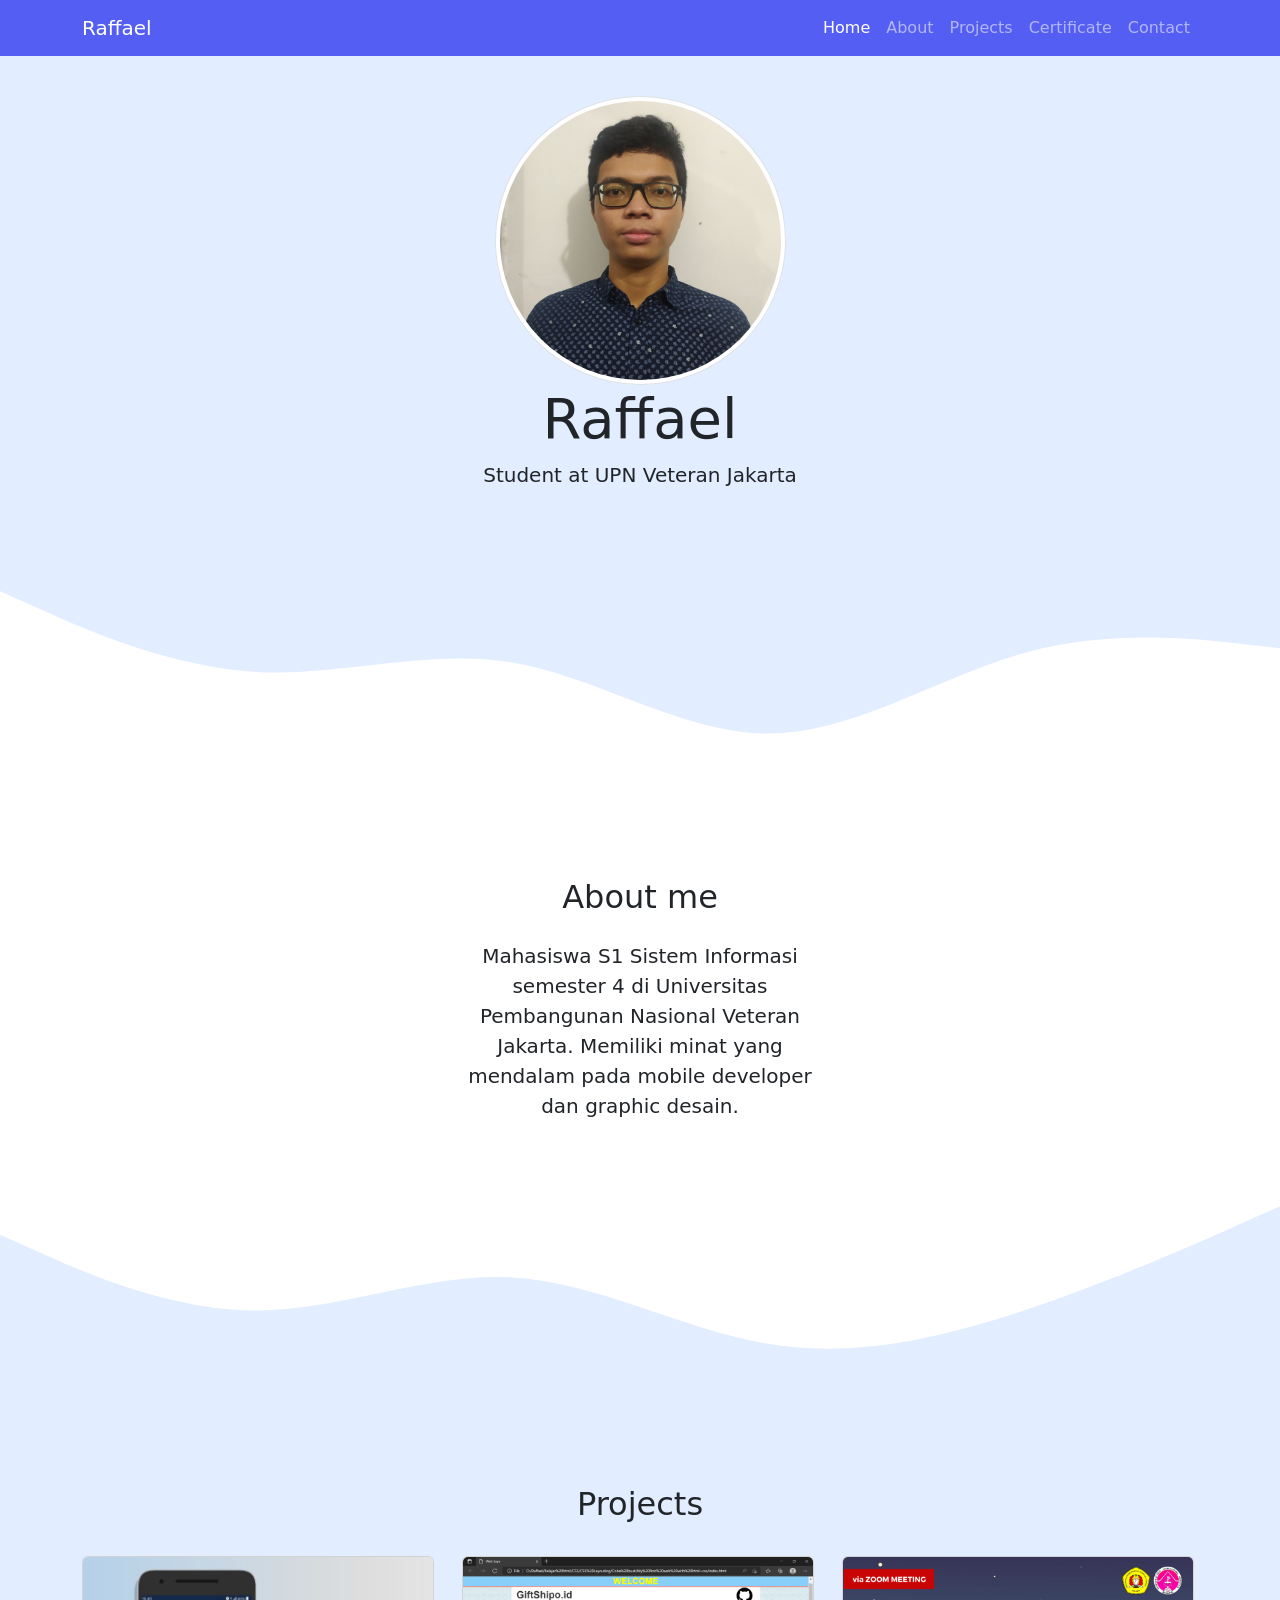
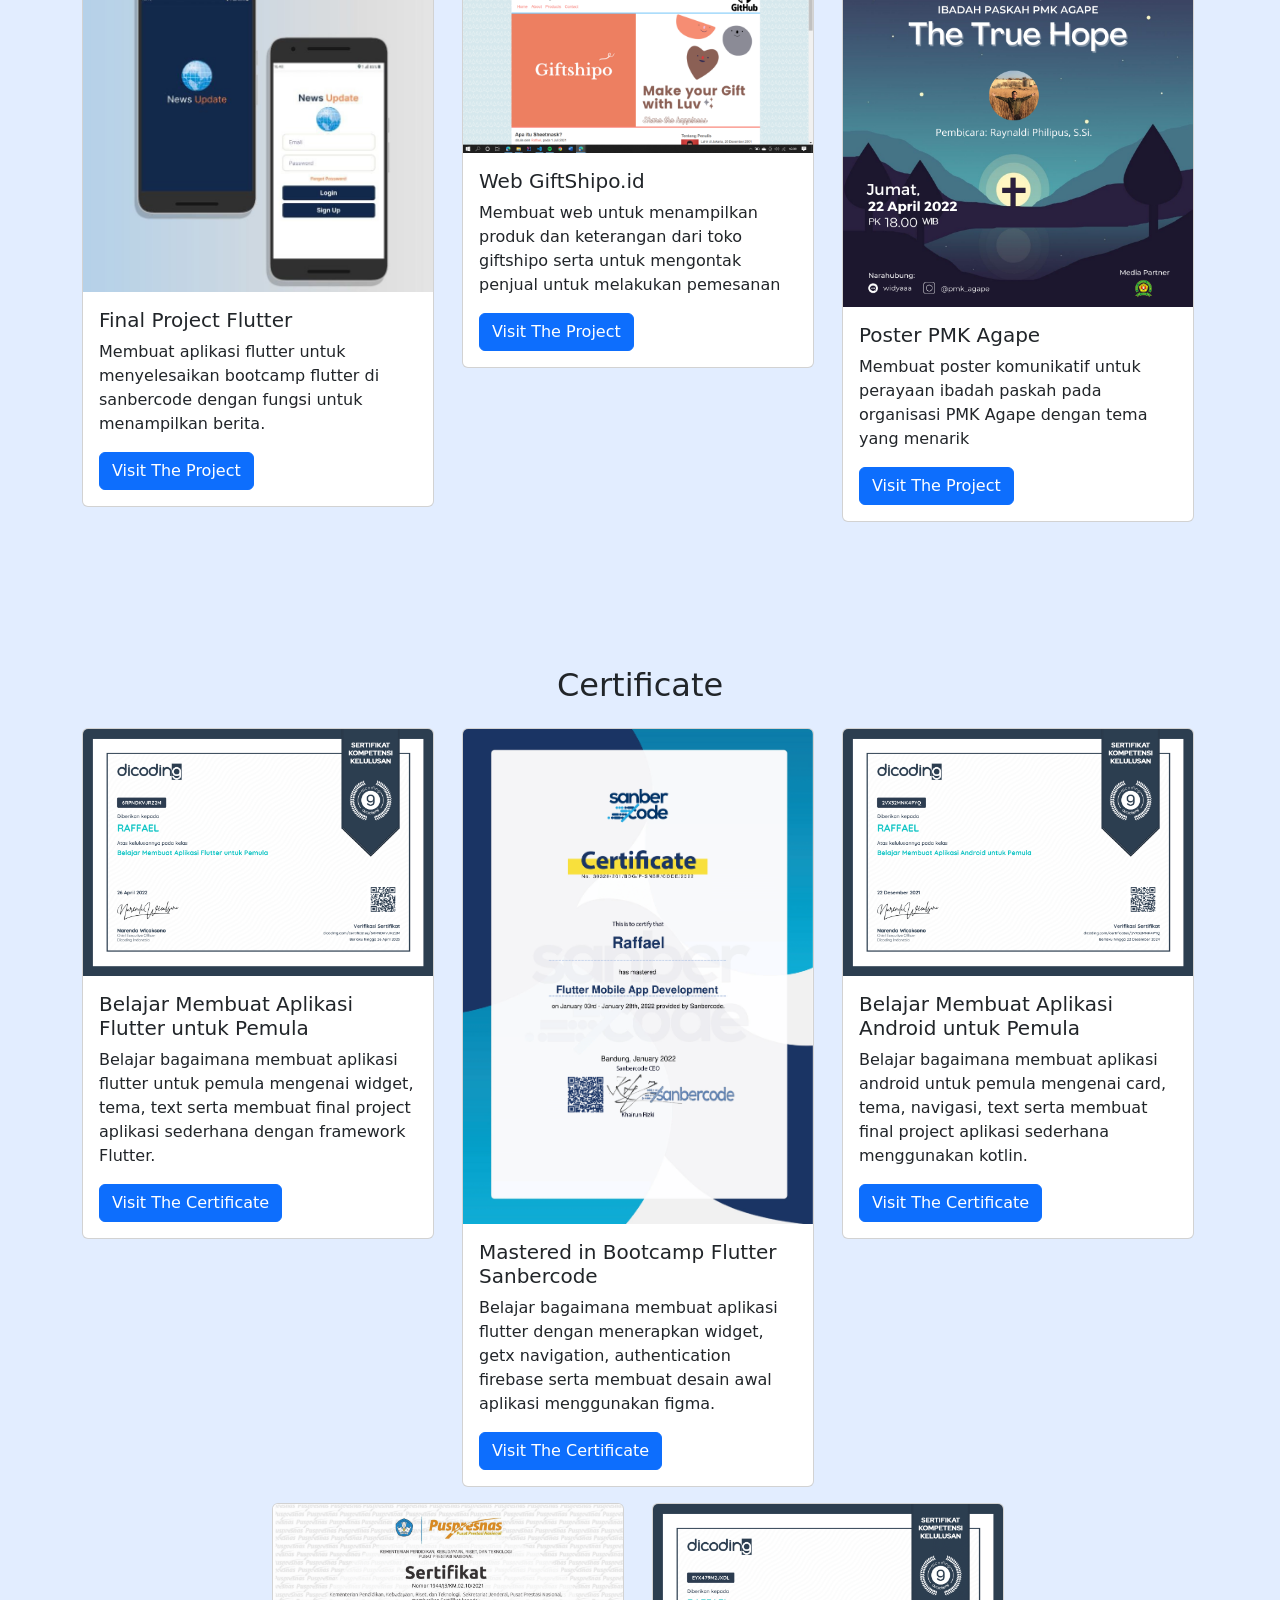
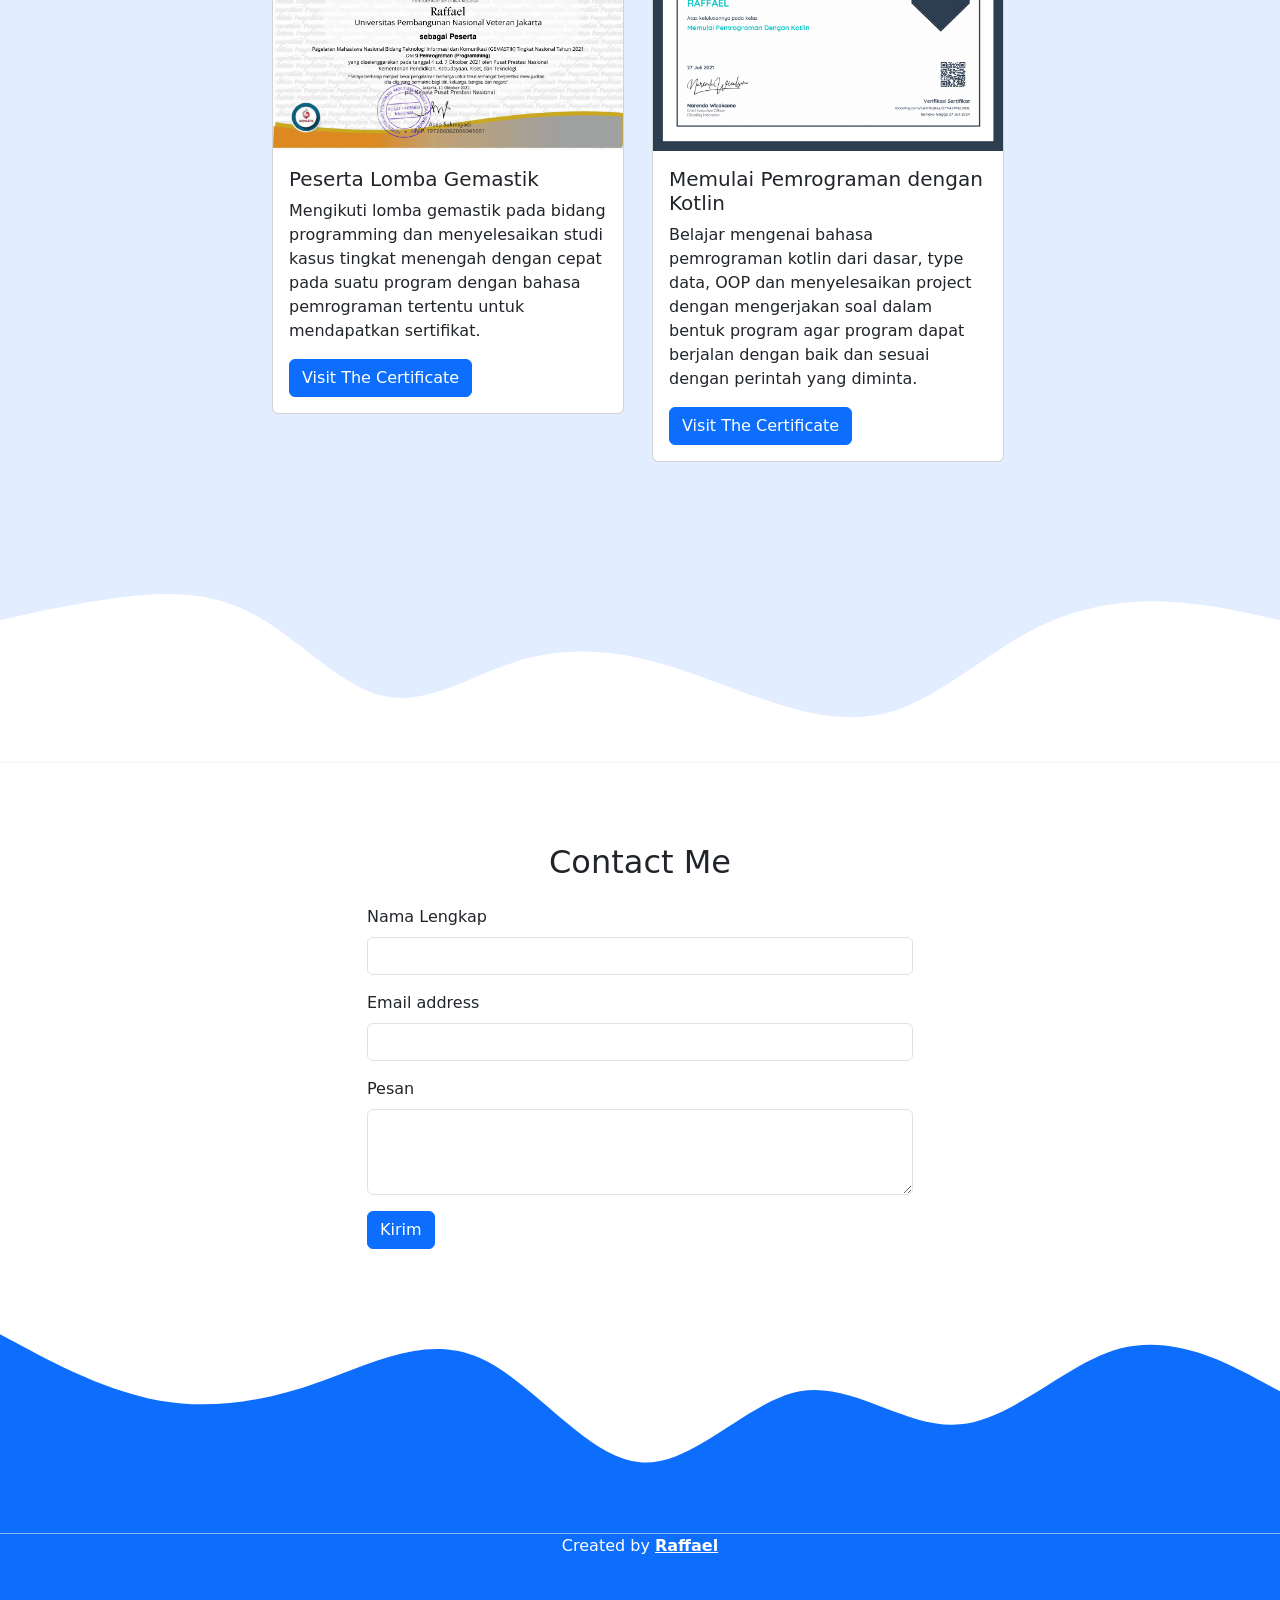
==== index.html @ 82522791 "rename the file" ====
<!DOCTYPE html>
<html lang="en">
  <head>
    <!-- Required meta tags -->
    <meta charset="utf-8" />
    <meta name="viewport" content="width=device-width, initial-scale=1" />

    <!-- Bootstrap CSS -->
    <link href="https://cdn.jsdelivr.net/npm/bootstrap@5.1.3/dist/css/bootstrap.min.css" rel="stylesheet" integrity="sha384-1BmE4kWBq78iYhFldvKuhfTAU6auU8tT94WrHftjDbrCEXSU1oBoqyl2QvZ6jIW3" crossorigin="anonymous" />

    <!-- Bootstrap Icons -->
    <link rel="stylesheet" href="https://cdn.jsdelivr.net/npm/bootstrap-icons@1.8.1/font/bootstrap-icons.css" />

    <!-- My CSS -->
    <link rel="stylesheet" href="style.css" />
    <title>Portfolio || Raffael</title>
  </head>
  <body id="home">
    <!-- Navbar -->
    <nav class="navbar navbar-expand-lg navbar-dark shadow-p fixed-top" style="background-color: #545ef3">
      <div class="container">
        <a class="navbar-brand" href="#">Raffael</a>
        <button class="navbar-toggler" type="button" data-bs-toggle="collapse" data-bs-target="#navbarNav" aria-controls="navbarNav" aria-expanded="false" aria-label="Toggle navigation">
          <span class="navbar-toggler-icon"></span>
        </button>
        <div class="collapse navbar-collapse" id="navbarNav">
          <ul class="navbar-nav ms-auto">
            <li class="nav-item">
              <a class="nav-link active" aria-current="page" href="#home">Home</a>
            </li>
            <li class="nav-item">
              <a class="nav-link" href="#about">About</a>
            </li>
            <li class="nav-item">
              <a class="nav-link" href="#projects">Projects</a>
            </li>
            <li class="nav-item">
              <a class="nav-link" href="#certificate">Certificate</a>
            </li>
            <li class="nav-item">
              <a class="nav-link" href="#contact">Contact</a>
            </li>
          </ul>
        </div>
      </div>
    </nav>
    <!-- Akhir Navbar -->

    <!-- Jumbotron -->
    <section class="jumbotron text-center">
      <img src="img/foto_baru2.jpg" alt="Raffael" width="291" class="rounded-circle img-thumbnail" />
      <h1 class="display-4">Raffael</h1>
      <p class="lead">Student at UPN Veteran Jakarta</p>
      <svg xmlns="http://www.w3.org/2000/svg" viewBox="0 0 1440 320">
        <path
          fill="#ffffff"
          fill-opacity="1"
          d="M0,96L48,117.3C96,139,192,181,288,186.7C384,192,480,160,576,176C672,192,768,256,864,256C960,256,1056,192,1152,165.3C1248,139,1344,149,1392,154.7L1440,160L1440,320L1392,320C1344,320,1248,320,1152,320C1056,320,960,320,864,320C768,320,672,320,576,320C480,320,384,320,288,320C192,320,96,320,48,320L0,320Z"
        ></path>
      </svg>
    </section>
    <!-- Akhir Jumbotron -->

    <!-- About -->
    <section id="about">
      <div class="container">
        <div class="row text-center mt-2">
          <div class="col">
            <h2>About me</h2>
          </div>
        </div>
        <div class="row justify-content-center fs-5 text-center mt-3">
          <div class="col-md-4">Mahasiswa S1 Sistem Informasi semester 4 di Universitas Pembangunan Nasional Veteran Jakarta. Memiliki minat yang mendalam pada mobile developer dan graphic desain.</div>
          <!-- <div class="col-md-4">
            Lorem ipsum dolor sit amet, consectetur adipisicing elit. Vel nam sit obcaecati necessitatibus minus temporibus eveniet sequi, dolorum quidem, id odio aperiam ad dicta quaerat mollitia soluta possimus doloribus similique.
          </div> -->
        </div>
      </div>
      <svg xmlns="http://www.w3.org/2000/svg" viewBox="0 0 1440 320">
        <path
          fill="#e2edff"
          fill-opacity="1"
          d="M0,128L48,149.3C96,171,192,213,288,213.3C384,213,480,171,576,176C672,181,768,235,864,250.7C960,267,1056,245,1152,213.3C1248,181,1344,139,1392,117.3L1440,96L1440,320L1392,320C1344,320,1248,320,1152,320C1056,320,960,320,864,320C768,320,672,320,576,320C480,320,384,320,288,320C192,320,96,320,48,320L0,320Z"
        ></path>
      </svg>
    </section>
    <!-- Akhir About -->

    <!-- Projects -->
    <section id="projects">
      <div class="container">
        <div class="row text-center mb-4">
          <div class="col">
            <h2>Projects</h2>
          </div>
        </div>
        <div class="row justify-content-center">
          <div class="col-md-4 mb-3">
            <div class="card" style="width: 22rem">
              <div class="card-pict">
                <img src="img/projects/mobile1.png" class="card-img-top" alt="Project 2" />
              </div>
              <div class="card-body">
                <h5 class="card-title">Final Project Flutter</h5>
                <p class="card-text">Membuat aplikasi flutter untuk menyelesaikan bootcamp flutter di sanbercode dengan fungsi untuk menampilkan berita.</p>
                <a href="https://github.com/Raffaelpanj/final_project_news_update" class="btn btn-primary">Visit The Project</a>
              </div>
            </div>
          </div>
          <div class="col-md-4 mb-3">
            <div class="card" style="width: 22rem">
              <div class="card-pict">
                <img src="img/projects/web.png" class="card-img-top" alt="Project 1" />
              </div>
              <div class="card-body">
                <h5 class="card-title">Web GiftShipo.id</h5>
                <p class="card-text">Membuat web untuk menampilkan produk dan keterangan dari toko giftshipo serta untuk mengontak penjual untuk melakukan pemesanan</p>
                <a href="#" class="btn btn-primary">Visit The Project</a>
              </div>
            </div>
          </div>
          <div class="col-md-4 mb-3">
            <div class="card" style="width: 22rem">
              <img src="img/projects/poster.png" class="card-img-top" alt="Project 3" />
              <div class="card-body">
                <h5 class="card-title">Poster PMK Agape</h5>
                <p class="card-text">Membuat poster komunikatif untuk perayaan ibadah paskah pada organisasi PMK Agape dengan tema yang menarik</p>
                <a href="https://drive.google.com/file/d/1T41wEdA4pnvB2StTDGYopSM8aN7vfUUl/view?usp=sharing" class="btn btn-primary">Visit The Project</a>
              </div>
            </div>
          </div>
        </div>
      </div>
      <!-- Certificate -->
      <section id="certificate">
        <div class="container">
          <div class="row text-center mb-3 mt-5">
            <div class="col">
              <h2>Certificate</h2>
            </div>
          </div>
          <div class="row justify-content-center">
            <div class="col-md-4 mb-3">
              <div class="card" style="width: 22rem">
                <div class="card-pict">
                  <img src="img/certificate/dcflutter.png" class="card-img-top" alt="Project 2" />
                </div>
                <div class="card-body">
                  <h5 class="card-title">Belajar Membuat Aplikasi Flutter untuk Pemula</h5>
                  <p class="card-text">Belajar bagaimana membuat aplikasi flutter untuk pemula mengenai widget, tema, text serta membuat final project aplikasi sederhana dengan framework Flutter.</p>
                  <a href="https://www.dicoding.com/certificates/6RPNDKVJRZ2M" class="btn btn-primary">Visit The Certificate</a>
                </div>
              </div>
            </div>
            <div class="col-md-4 mb-3">
              <div class="card" style="width: 22rem">
                <div class="card-pict">
                  <img src="img/certificate/sanber.png" class="card-img-top" alt="Project 1" />
                </div>
                <div class="card-body">
                  <h5 class="card-title">Mastered in Bootcamp Flutter Sanbercode</h5>
                  <p class="card-text">Belajar bagaimana membuat aplikasi flutter dengan menerapkan widget, getx navigation, authentication firebase serta membuat desain awal aplikasi menggunakan figma.</p>
                  <a href="https://sanbercode.com/sertifikat/generate/6245a161-dd03-405f-b949-2674c8def5ed" class="btn btn-primary">Visit The Certificate</a>
                </div>
              </div>
            </div>
            <div class="col-md-4 mb-3">
              <div class="card" style="width: 22rem">
                <img src="img/certificate/dcandro.png" class="card-img-top" alt="Project 3" />
                <div class="card-body">
                  <h5 class="card-title">Belajar Membuat Aplikasi Android untuk Pemula</h5>
                  <p class="card-text">Belajar bagaimana membuat aplikasi android untuk pemula mengenai card, tema, navigasi, text serta membuat final project aplikasi sederhana menggunakan kotlin.</p>
                  <a href="https://www.dicoding.com/certificates/2VX32MNK4PYQ" class="btn btn-primary">Visit The Certificate</a>
                </div>
              </div>
            </div>
            <div class="col-md-4 mb-3">
              <div class="card" style="width: 22rem">
                <img src="img/certificate/gemastik.png" class="card-img-top" alt="Project 3" />
                <div class="card-body">
                  <h5 class="card-title">Peserta Lomba Gemastik</h5>
                  <p class="card-text">Mengikuti lomba gemastik pada bidang programming dan menyelesaikan studi kasus tingkat menengah dengan cepat pada suatu program dengan bahasa pemrograman tertentu untuk mendapatkan sertifikat.</p>
                  <a href="https://drive.google.com/file/d/1TDl_8e-ZFi9LXQIkG4J09_rk1woRGH45/view?usp=sharing" class="btn btn-primary">Visit The Certificate</a>
                </div>
              </div>
            </div>
            <div class="col-md-4 mb-3">
              <div class="card" style="width: 22rem">
                <img src="img/certificate/dckotlin.png" class="card-img-top" alt="Project 3" />
                <div class="card-body">
                  <h5 class="card-title">Memulai Pemrograman dengan Kotlin</h5>
                  <p class="card-text">
                    Belajar mengenai bahasa pemrograman kotlin dari dasar, type data, OOP dan menyelesaikan project dengan mengerjakan soal dalam bentuk program agar program dapat berjalan dengan baik dan sesuai dengan perintah yang
                    diminta.
                  </p>
                  <a href="https://www.dicoding.com/certificates/EYX479M2JXDL" class="btn btn-primary">Visit The Certificate</a>
                </div>
              </div>
            </div>
          </div>
        </div>
      </section>
      <svg xmlns="http://www.w3.org/2000/svg" viewBox="0 0 1440 320">
        <path
          fill="#ffffff"
          fill-opacity="1"
          d="M0,160L24,154.7C48,149,96,139,144,133.3C192,128,240,128,288,154.7C336,181,384,235,432,245.3C480,256,528,224,576,208C624,192,672,192,720,202.7C768,213,816,235,864,250.7C912,267,960,277,1008,261.3C1056,245,1104,203,1152,176C1200,149,1248,139,1296,138.7C1344,139,1392,149,1416,154.7L1440,160L1440,320L1416,320C1392,320,1344,320,1296,320C1248,320,1200,320,1152,320C1104,320,1056,320,1008,320C960,320,912,320,864,320C816,320,768,320,720,320C672,320,624,320,576,320C528,320,480,320,432,320C384,320,336,320,288,320C240,320,192,320,144,320C96,320,48,320,24,320L0,320Z"
        ></path>
      </svg>
    </section>
    <!-- Akhir Projects -->

    <!-- Contact -->
    <section id="contact">
      <div class="container">
        <div class="row text-center mb-3">
          <div class="column"></div>
          <h2>Contact Me</h2>
        </div>
        <div class="row justify-content-center">
          <div class="col-md-6">
            <form>
              <div class="mb-3">
                <label for="name" class="form-label">Nama Lengkap</label>
                <input type="text" class="form-control" id="name" aria-describedby="name" />
              </div>
              <div class="mb-3">
                <label for="email" class="form-label">Email address</label>
                <input type="email" class="form-control" id="email" aria-describedby="email" />
              </div>
              <div class="mb-3">
                <label for="pesan" class="form-label">Pesan</label>
                <textarea class="form-control" id="pesan" rows="3"></textarea>
              </div>
              <button type="submit" class="btn btn-primary">Kirim</button>
            </form>
          </div>
        </div>
      </div>
      <svg xmlns="http://www.w3.org/2000/svg" viewBox="0 0 1440 320">
        <path
          fill="#0d6efd"
          fill-opacity="1"
          d="M0,96L30,112C60,128,120,160,180,170.7C240,181,300,171,360,149.3C420,128,480,96,540,122.7C600,149,660,235,720,240C780,245,840,171,900,160C960,149,1020,203,1080,197.3C1140,192,1200,128,1260,112C1320,96,1380,128,1410,144L1440,160L1440,320L1410,320C1380,320,1320,320,1260,320C1200,320,1140,320,1080,320C1020,320,960,320,900,320C840,320,780,320,720,320C660,320,600,320,540,320C480,320,420,320,360,320C300,320,240,320,180,320C120,320,60,320,30,320L0,320Z"
        ></path>
      </svg>
    </section>
    <!-- Akhir Contact -->

    <!-- Footer -->
    <footer class="bg-primary text-white text-center pb-5">
      <p>Created by <a href="https://www.instagram.com/raffaelpnjtn/" class="text-white fw-bold">Raffael</a></p>
    </footer>
    <!-- Akhir Footer -->
    <script src="https://cdn.jsdelivr.net/npm/bootstrap@5.1.3/dist/js/bootstrap.bundle.min.js" integrity="sha384-ka7Sk0Gln4gmtz2MlQnikT1wXgYsOg+OMhuP+IlRH9sENBO0LRn5q+8nbTov4+1p" crossorigin="anonymous"></script>
  </body>
</html>
---- style.css ----
.jumbotron {
  padding-top: 6rem;
  background-color: #e2edff;
}
#projects {
  background-color: #e2edff;
}
section {
  padding-top: 5rem;
}
.card-pict {
  width: 350px;
}
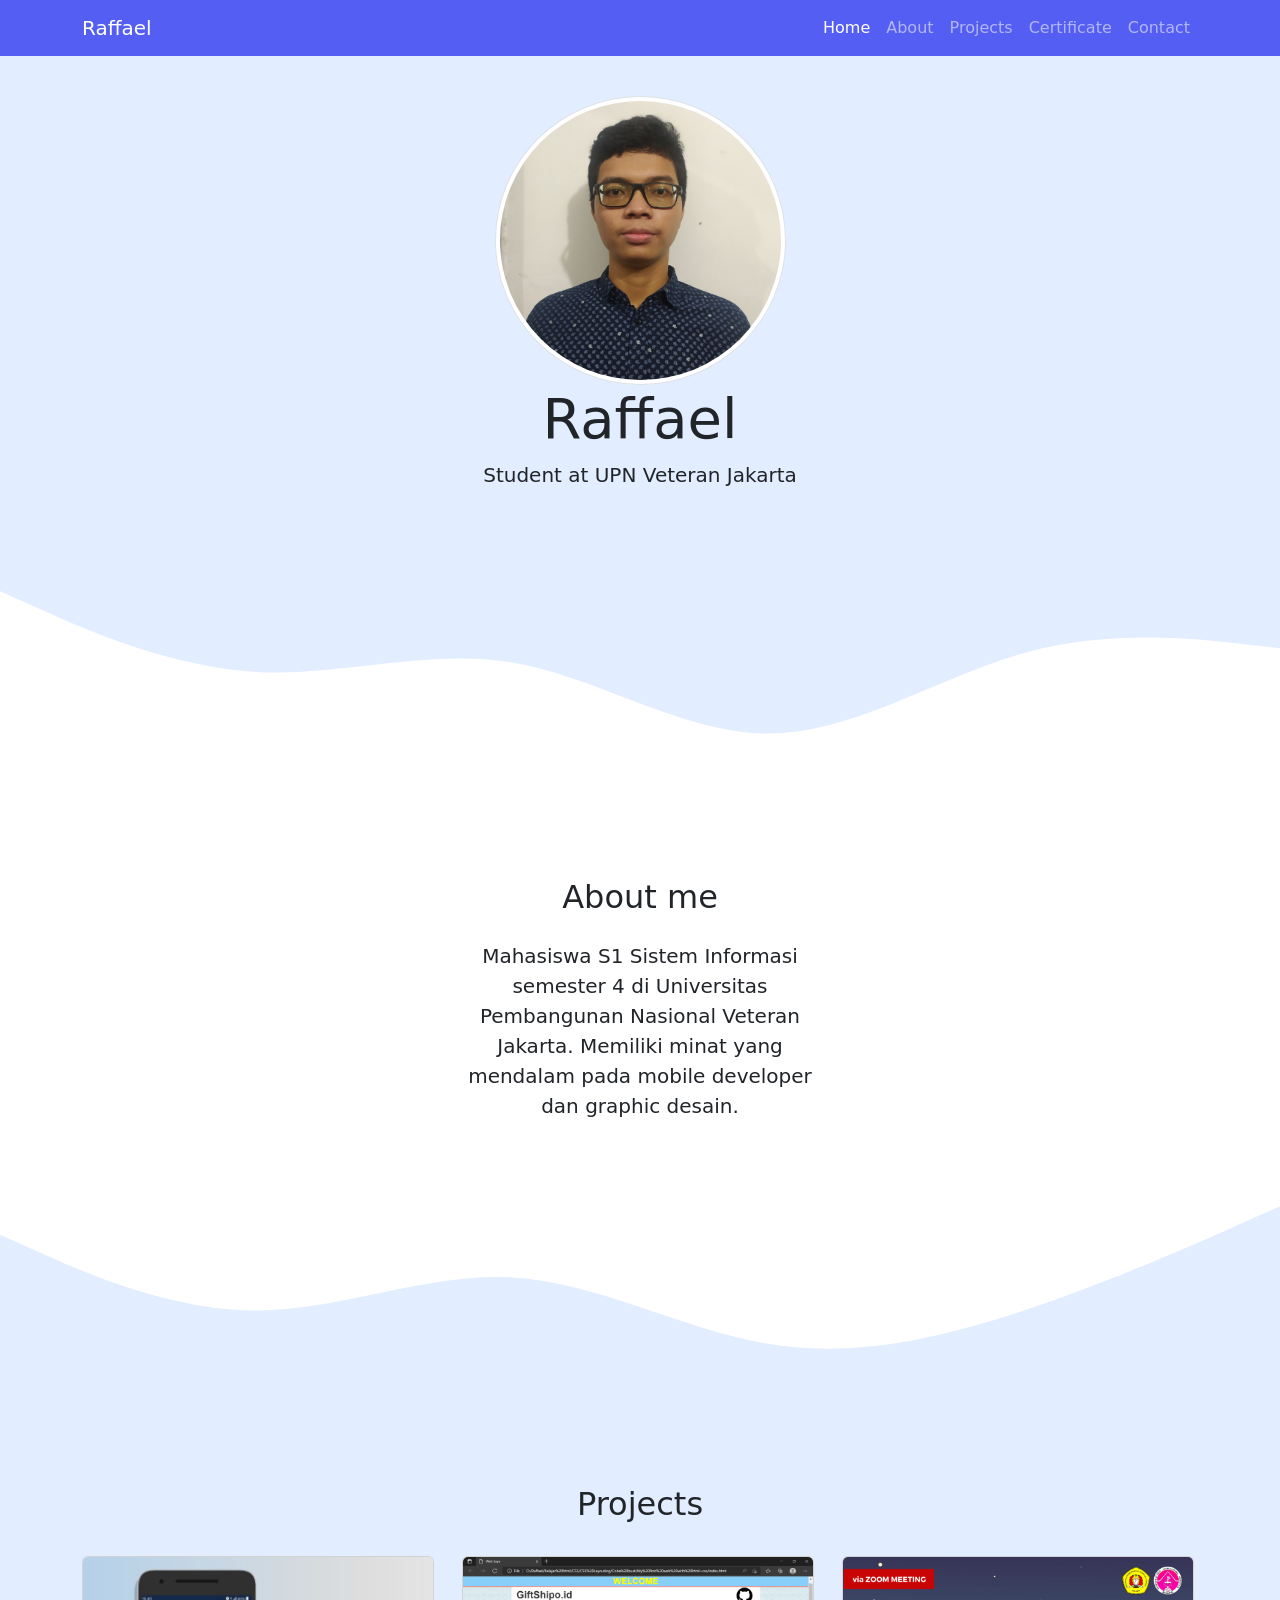
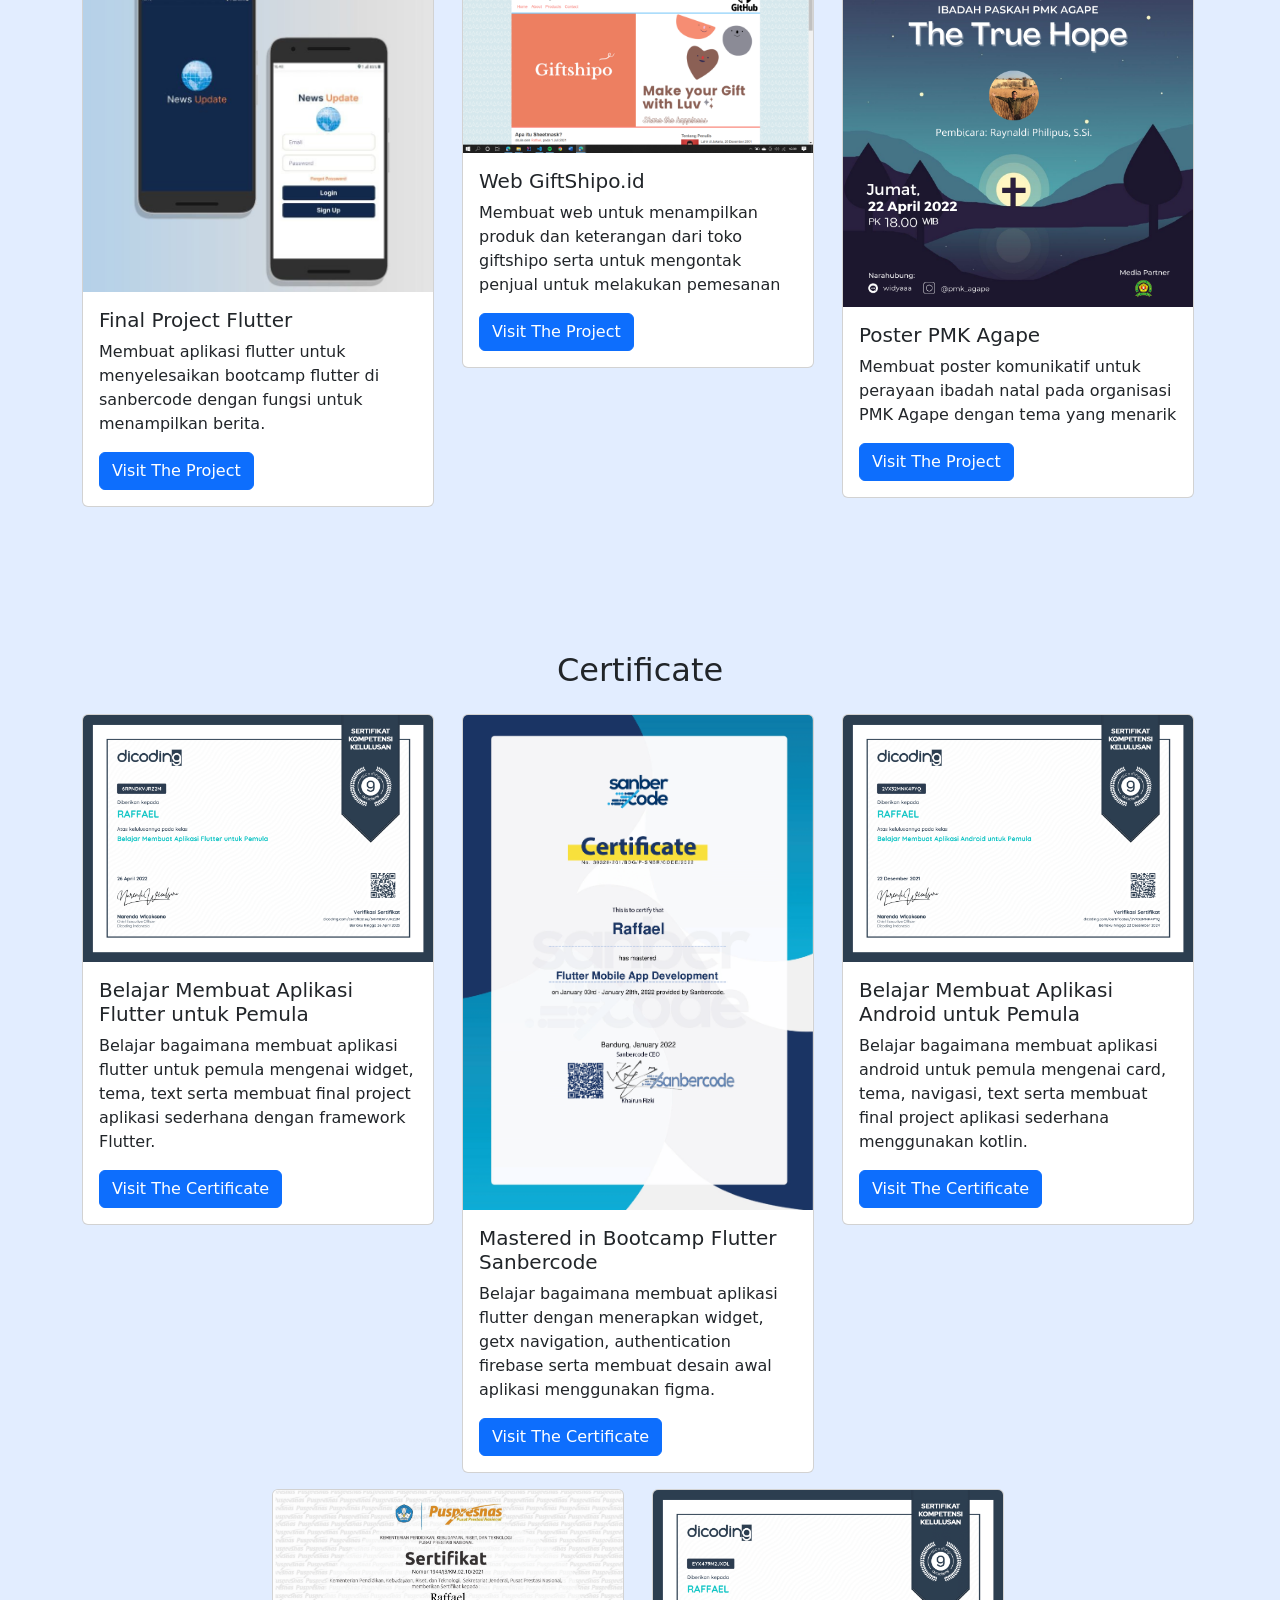
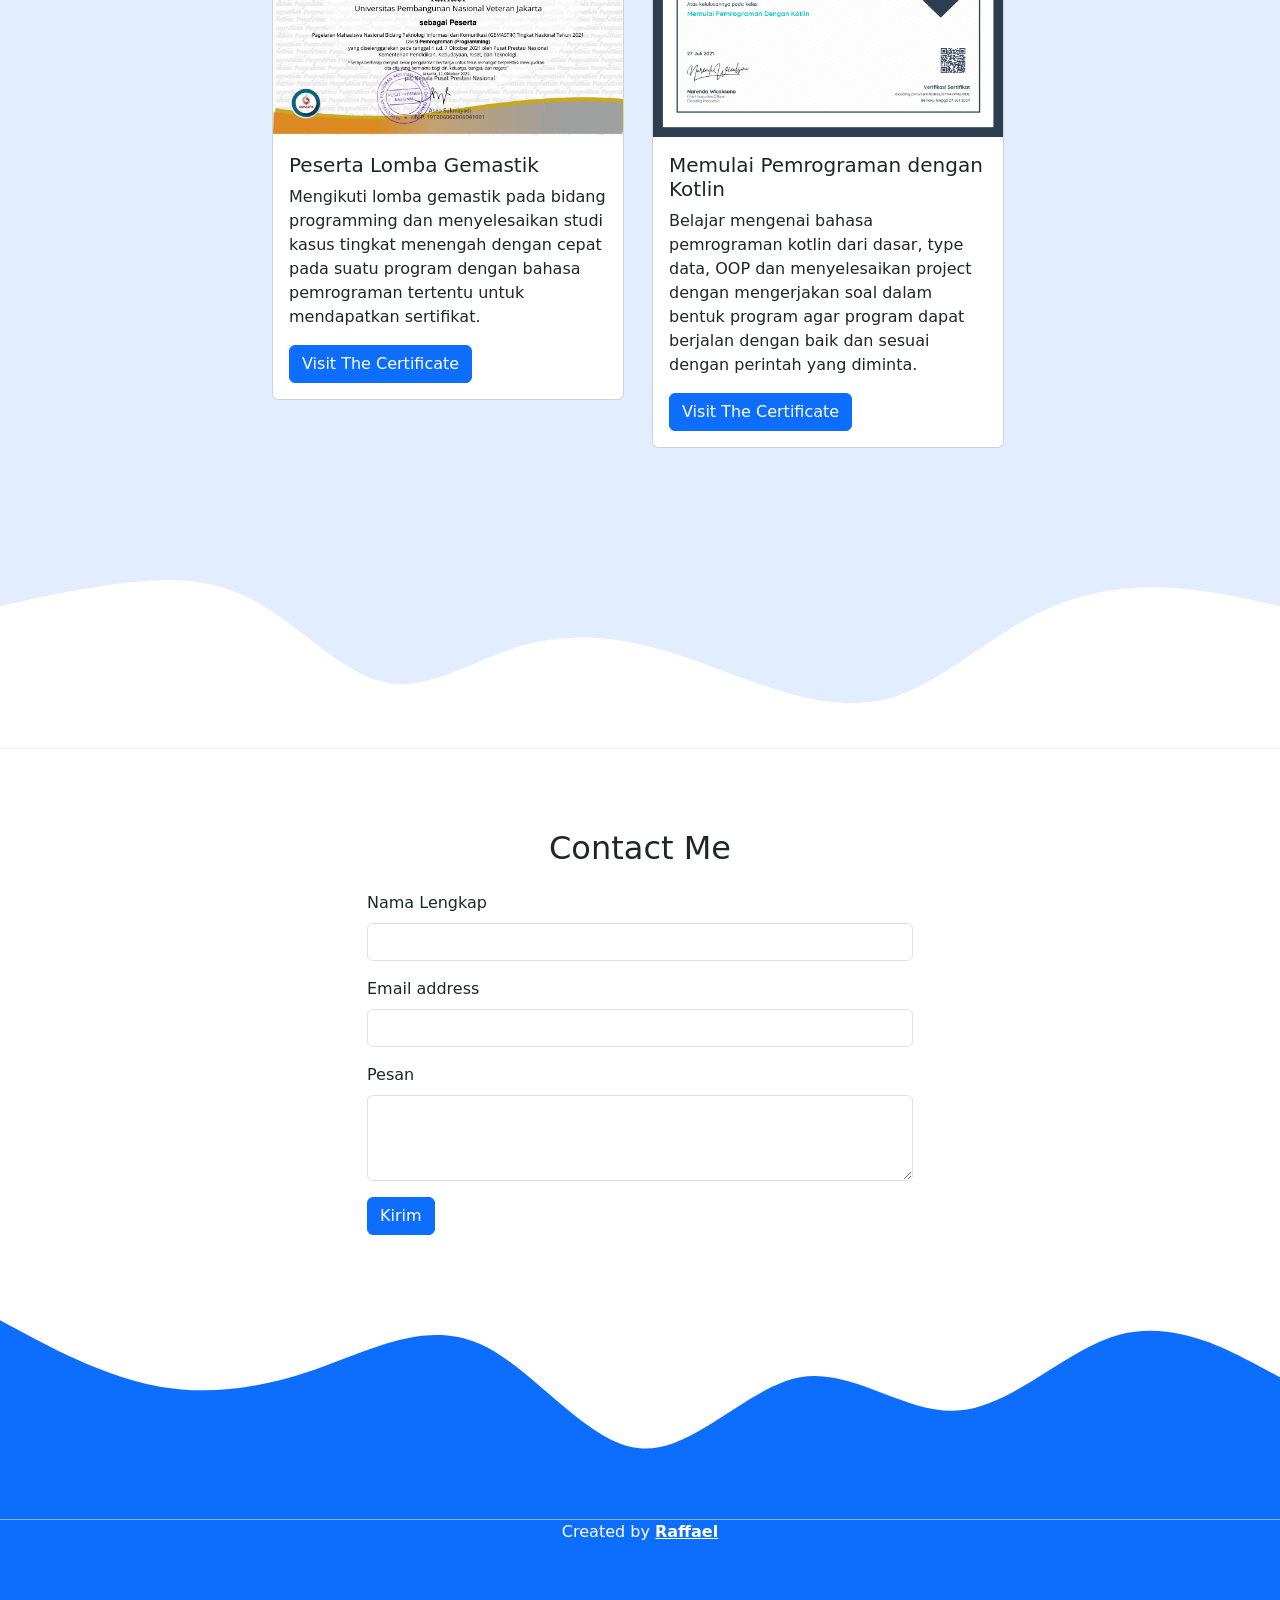
==== commit e7081cdc: "Update Project" ====
--- a/index.html
+++ b/index.html
@@ -115,7 +115,7 @@
               <div class="card-body">
                 <h5 class="card-title">Web GiftShipo.id</h5>
                 <p class="card-text">Membuat web untuk menampilkan produk dan keterangan dari toko giftshipo serta untuk mengontak penjual untuk melakukan pemesanan</p>
-                <a href="#" class="btn btn-primary">Visit The Project</a>
+                <a href="https://raffaelpanj.github.io/GiftShipoweb/" class="btn btn-primary">Visit The Project</a>
               </div>
             </div>
           </div>
@@ -124,8 +124,8 @@
               <img src="img/projects/poster.png" class="card-img-top" alt="Project 3" />
               <div class="card-body">
                 <h5 class="card-title">Poster PMK Agape</h5>
-                <p class="card-text">Membuat poster komunikatif untuk perayaan ibadah paskah pada organisasi PMK Agape dengan tema yang menarik</p>
-                <a href="https://drive.google.com/file/d/1T41wEdA4pnvB2StTDGYopSM8aN7vfUUl/view?usp=sharing" class="btn btn-primary">Visit The Project</a>
+                <p class="card-text">Membuat poster komunikatif untuk perayaan ibadah natal pada organisasi PMK Agape dengan tema yang menarik</p>
+                <a href="https://drive.google.com/file/d/1VRJ7h_mIQi7iVBtdseEI-7ky2LtqNBF5/view?usp=sharing" class="btn btn-primary">Visit The Project</a>
               </div>
             </div>
           </div>
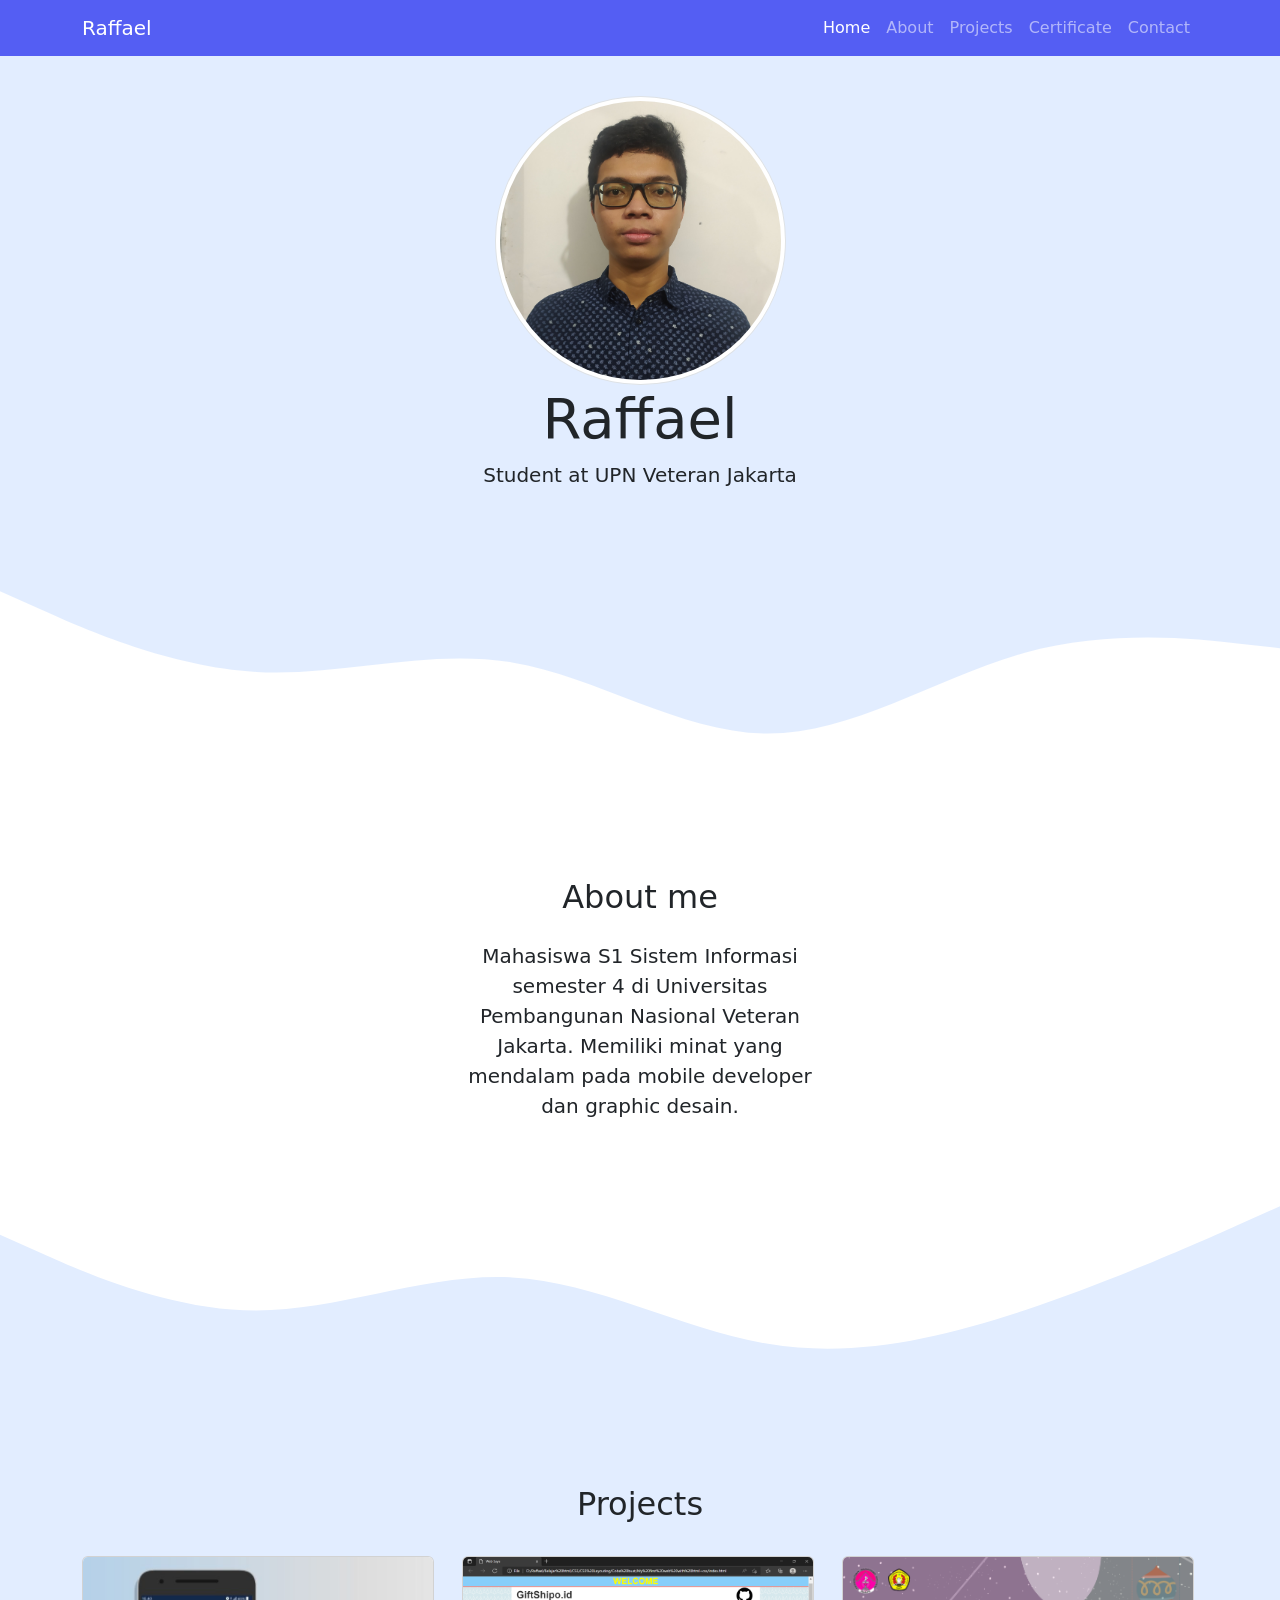
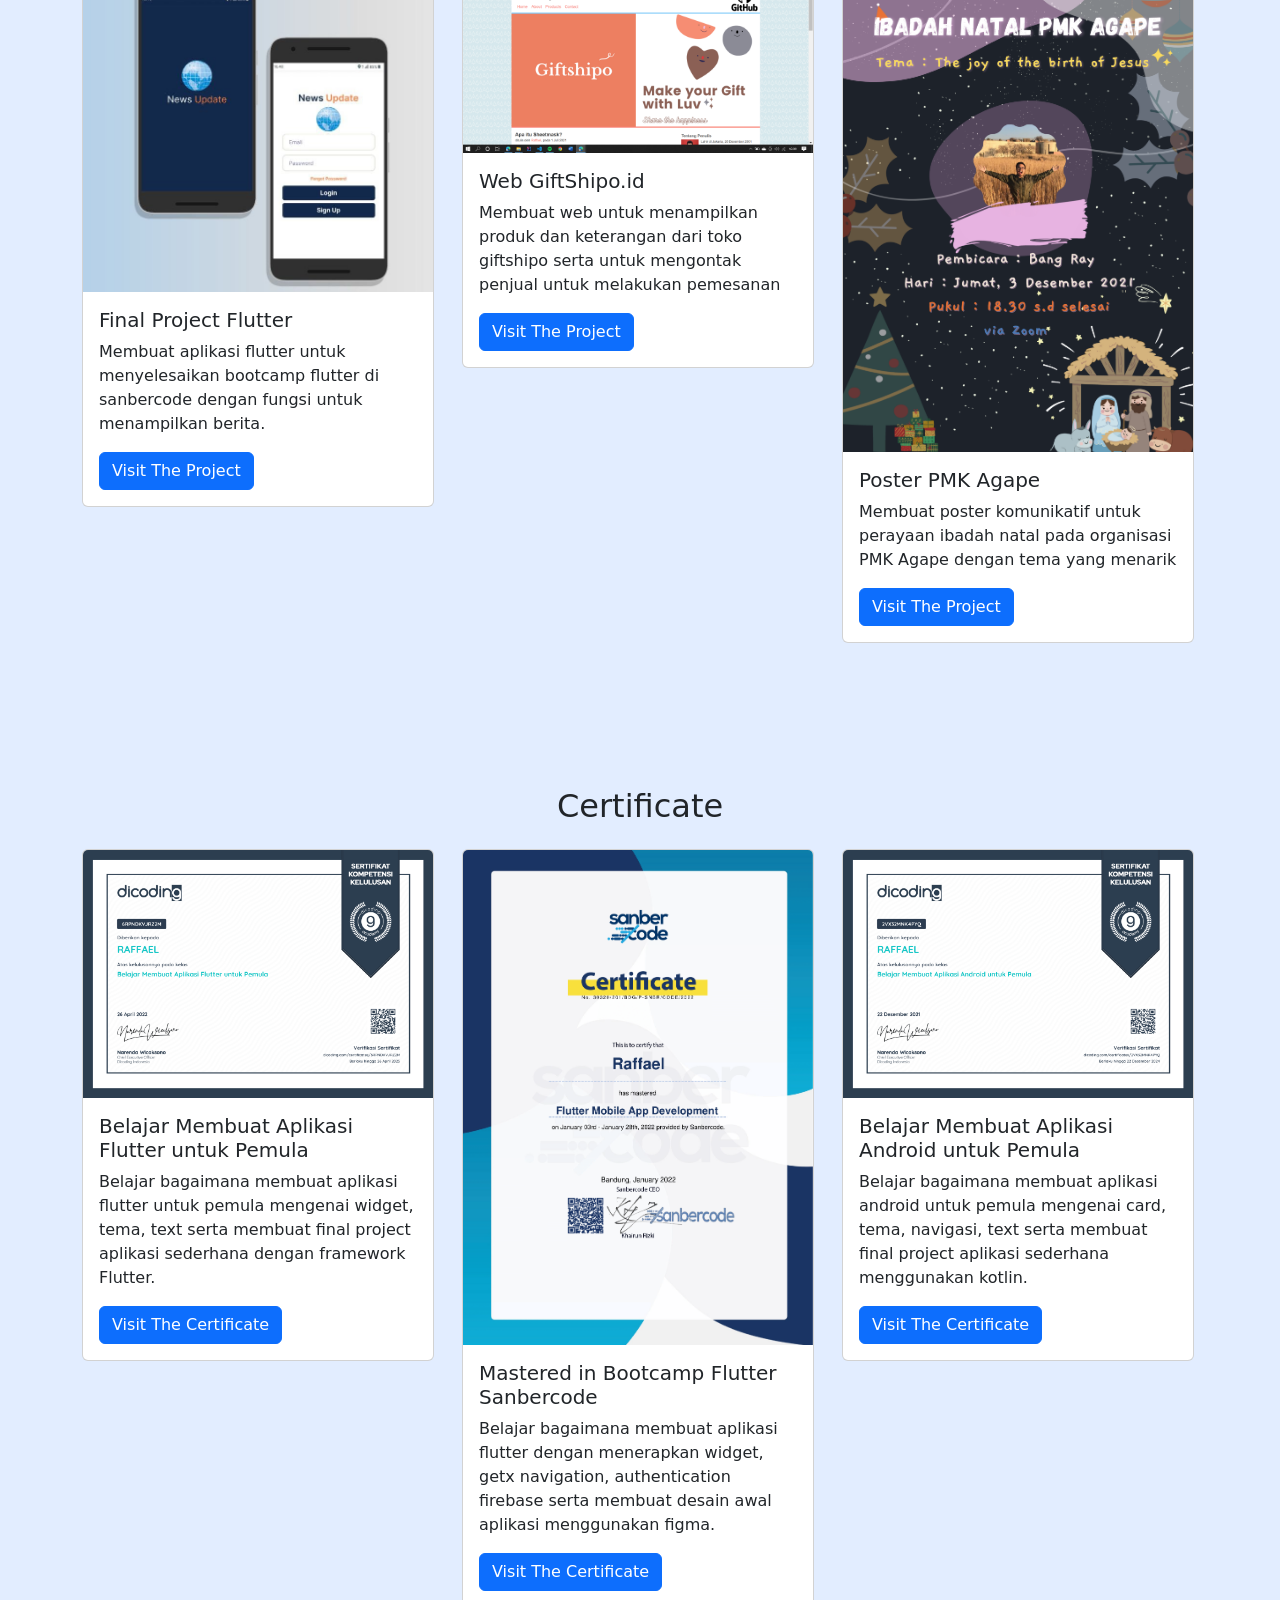
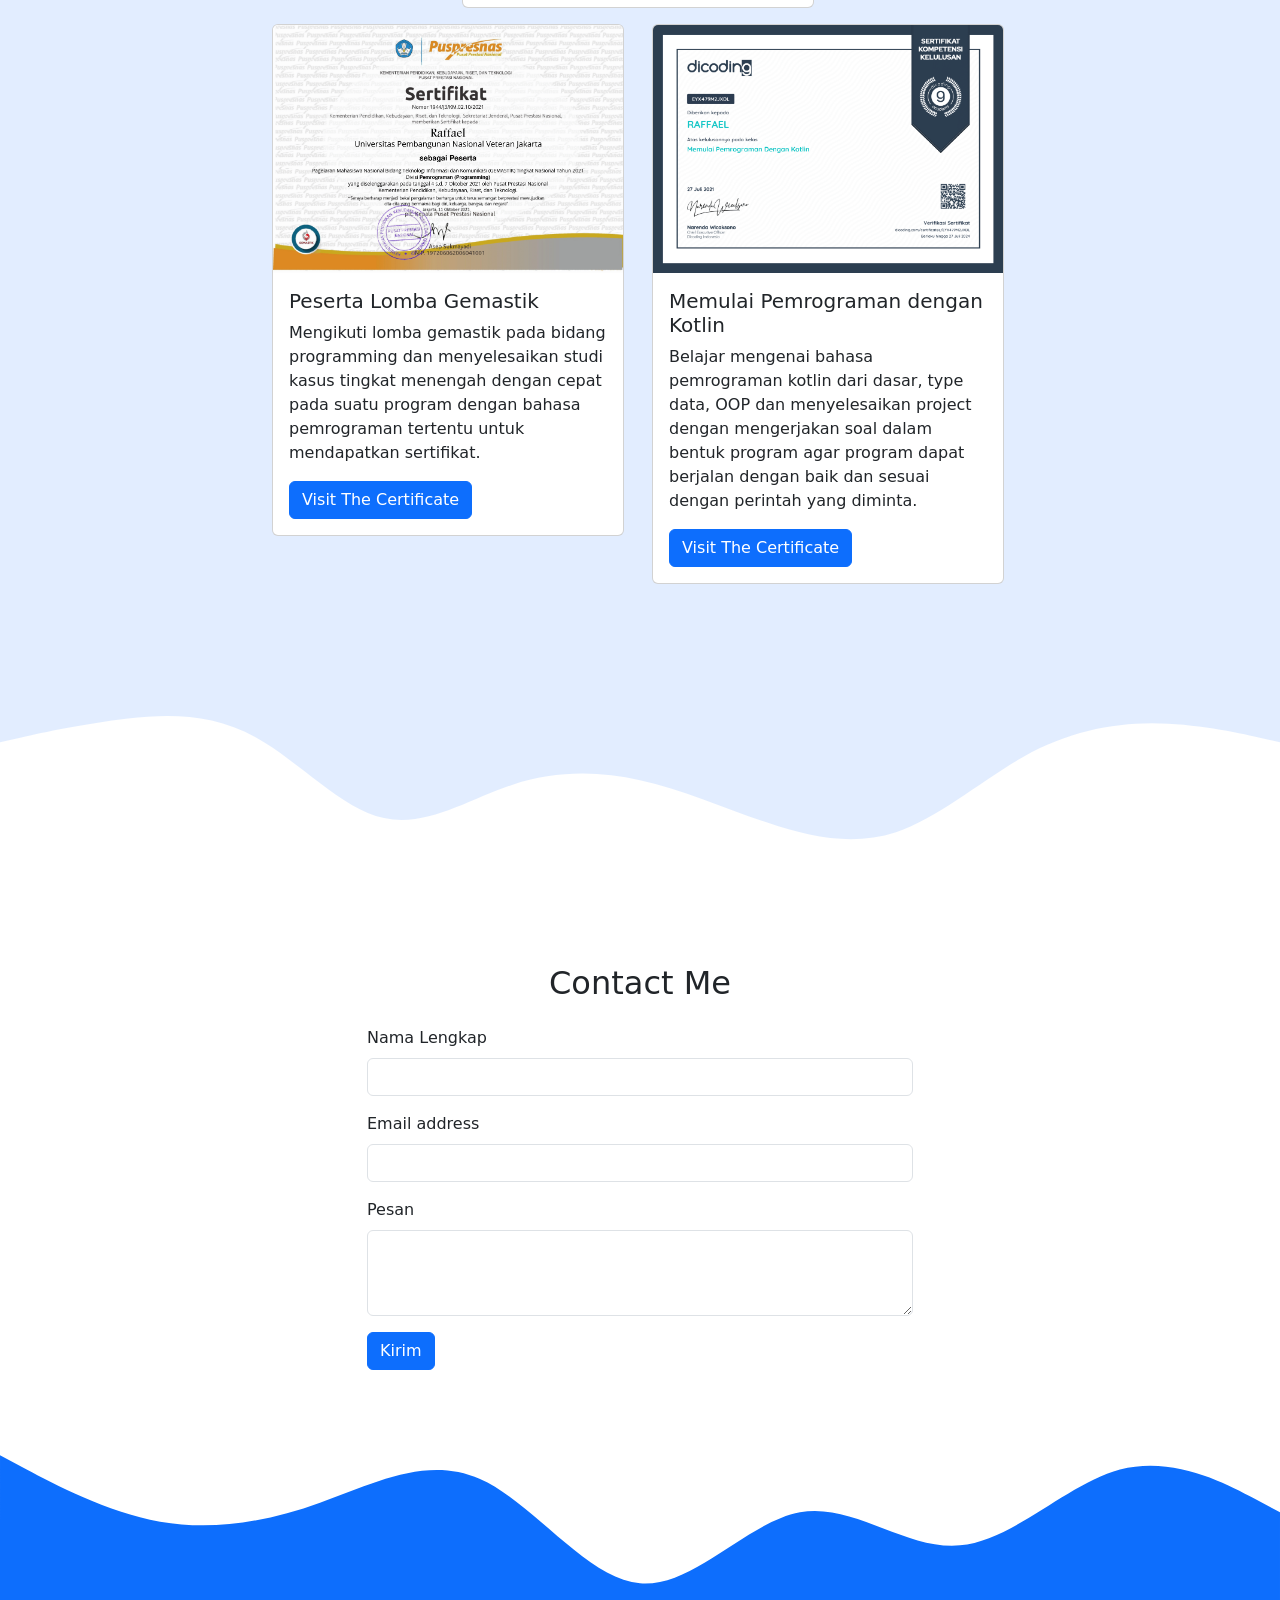
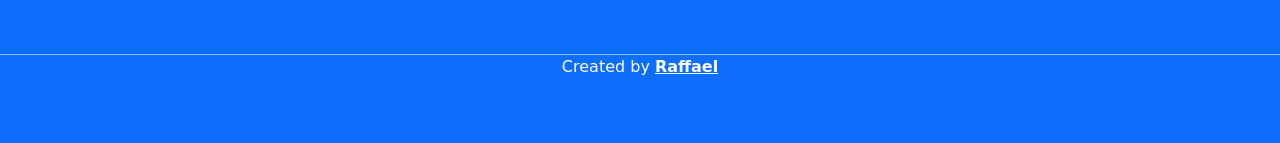
==== commit 17fab7fa: "Update Project" ====
--- a/index.html
+++ b/index.html
@@ -121,7 +121,7 @@
           </div>
           <div class="col-md-4 mb-3">
             <div class="card" style="width: 22rem">
-              <img src="img/projects/poster.png" class="card-img-top" alt="Project 3" />
+              <img src="img/projects/poster_natal.png" class="card-img-top" alt="Project 3" />
               <div class="card-body">
                 <h5 class="card-title">Poster PMK Agape</h5>
                 <p class="card-text">Membuat poster komunikatif untuk perayaan ibadah natal pada organisasi PMK Agape dengan tema yang menarik</p>
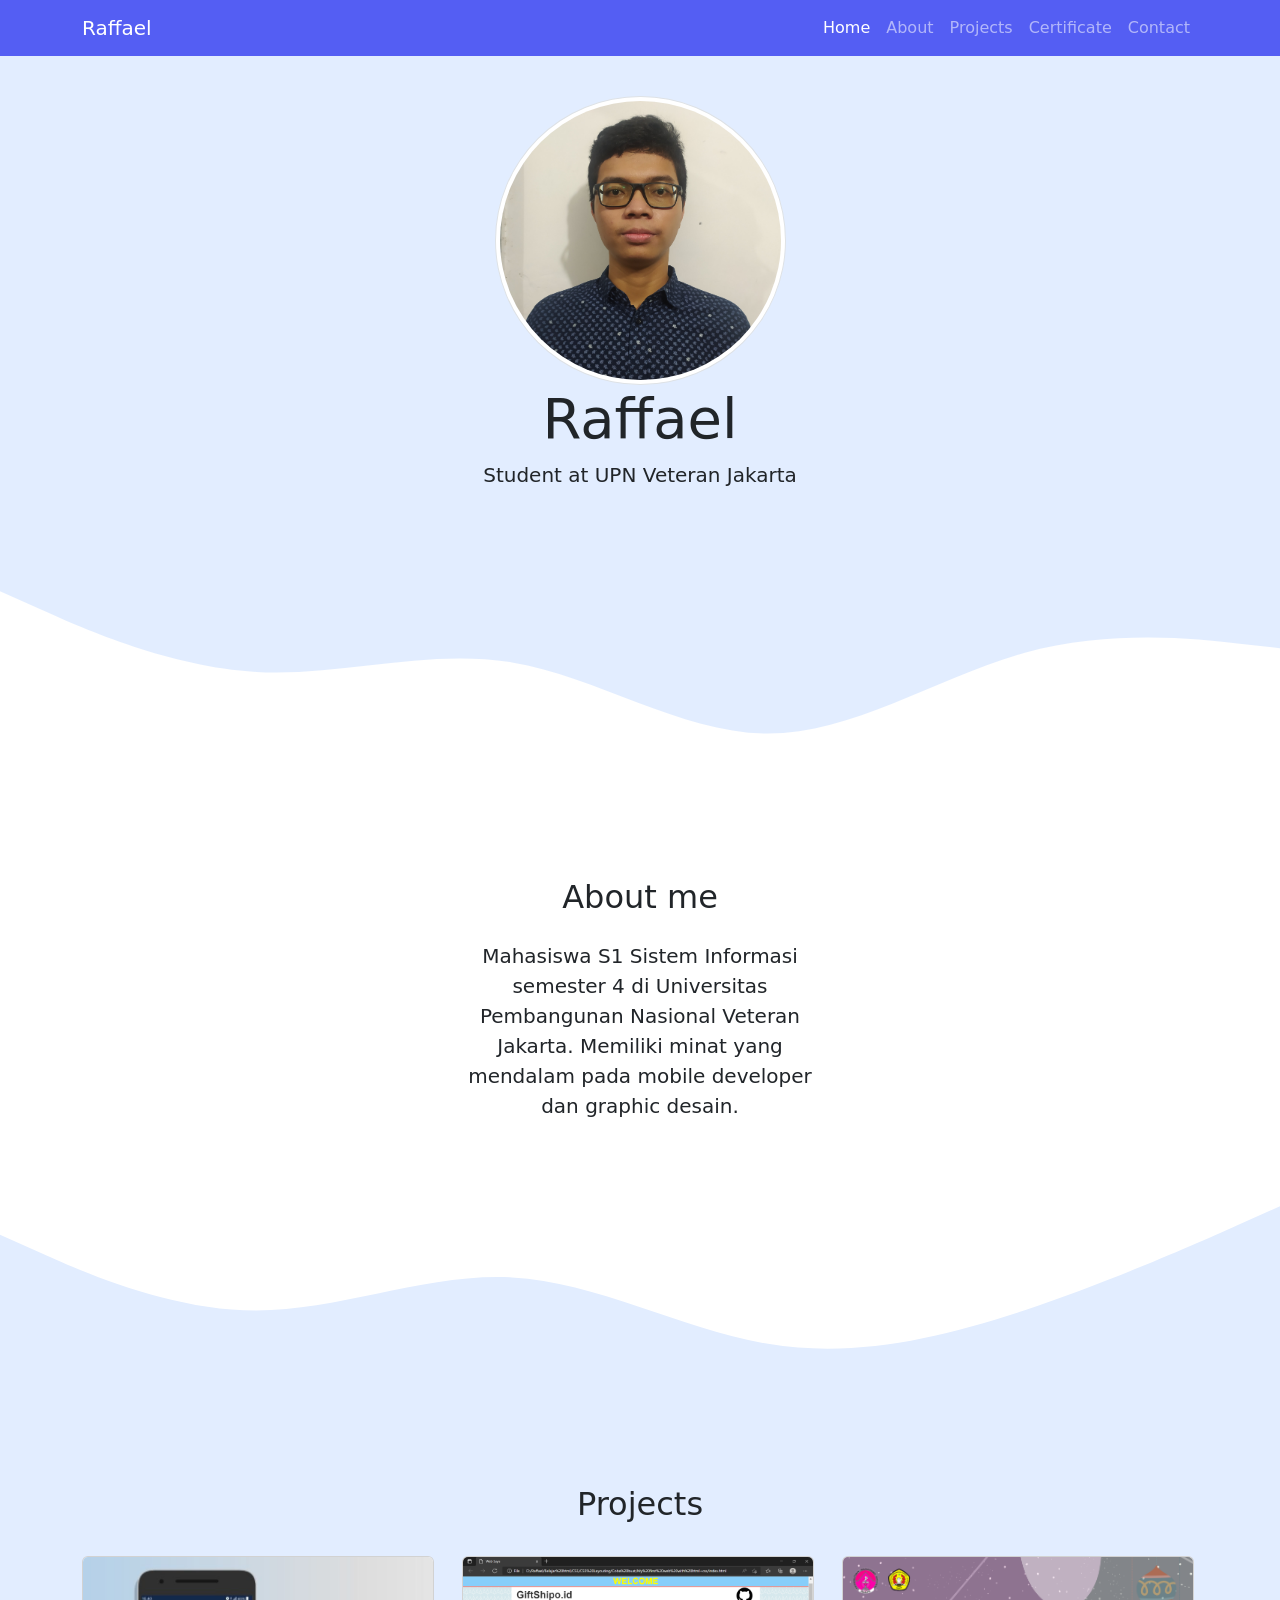
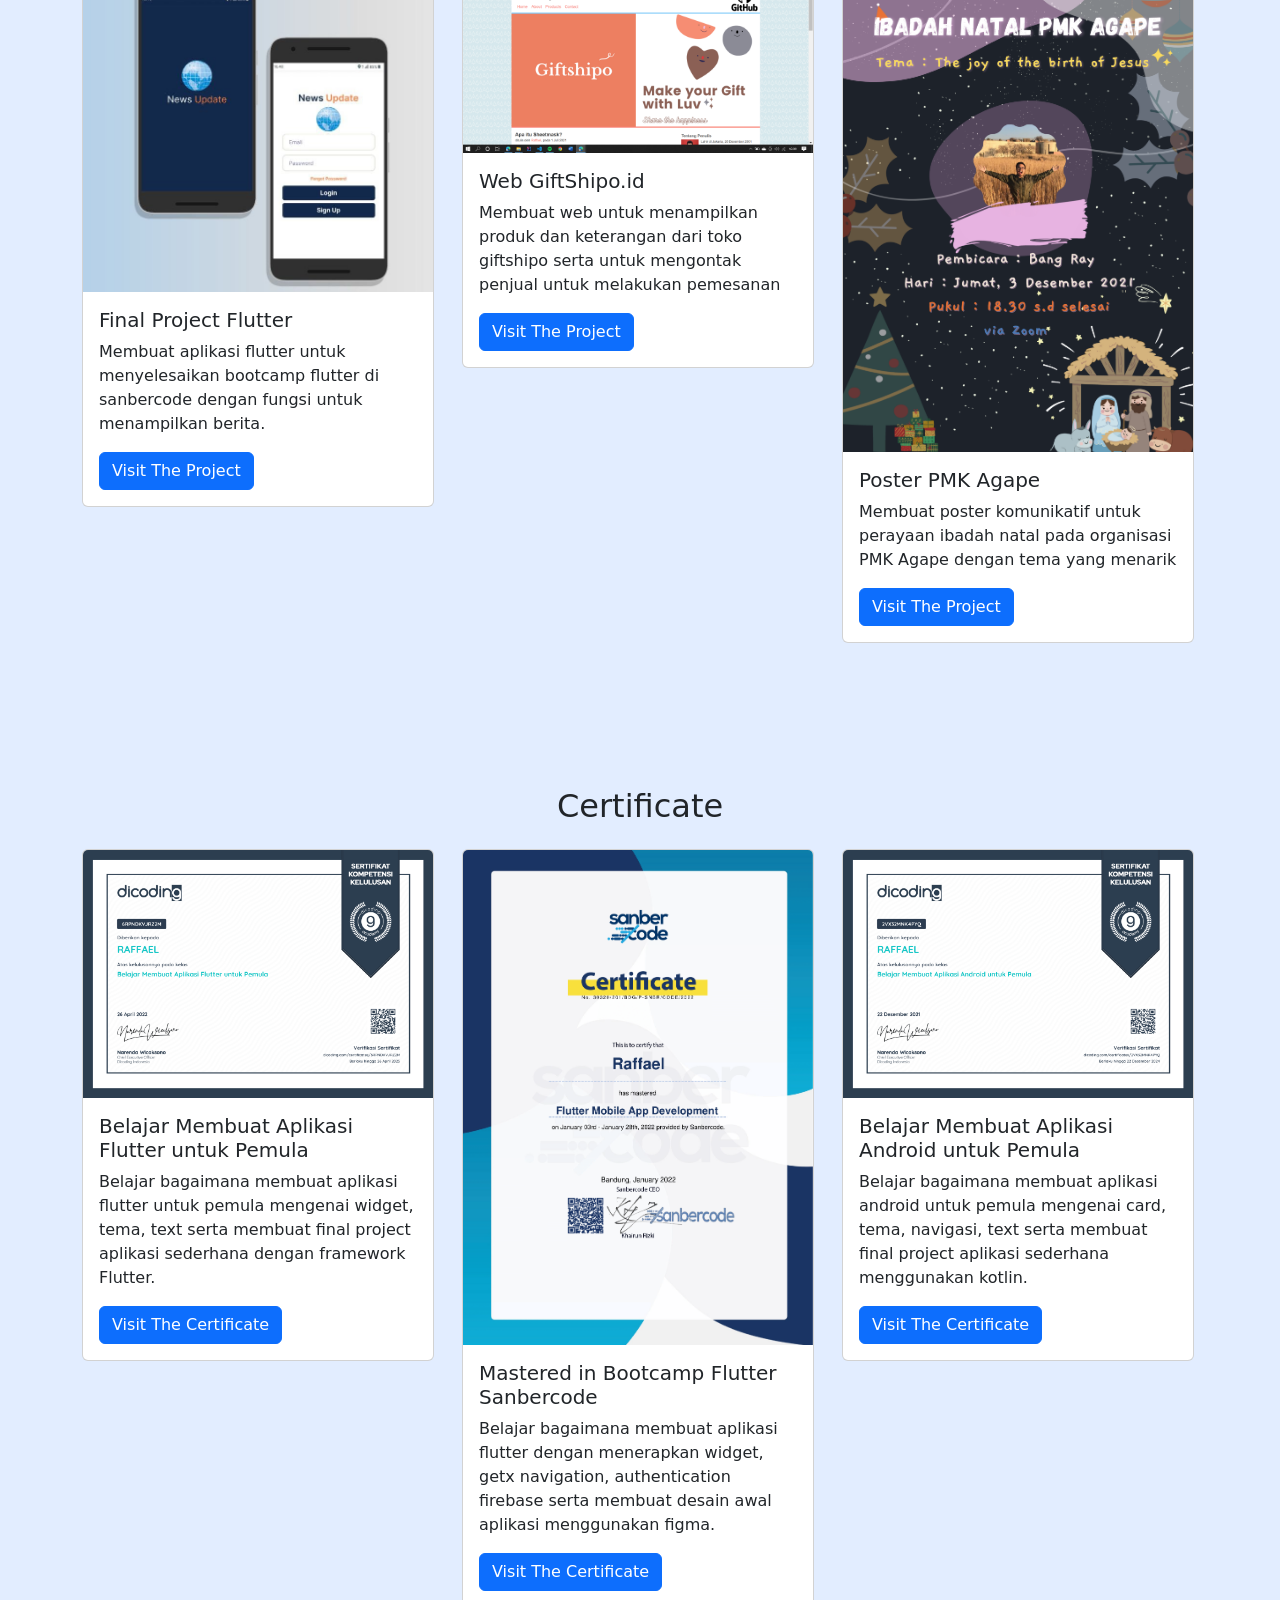
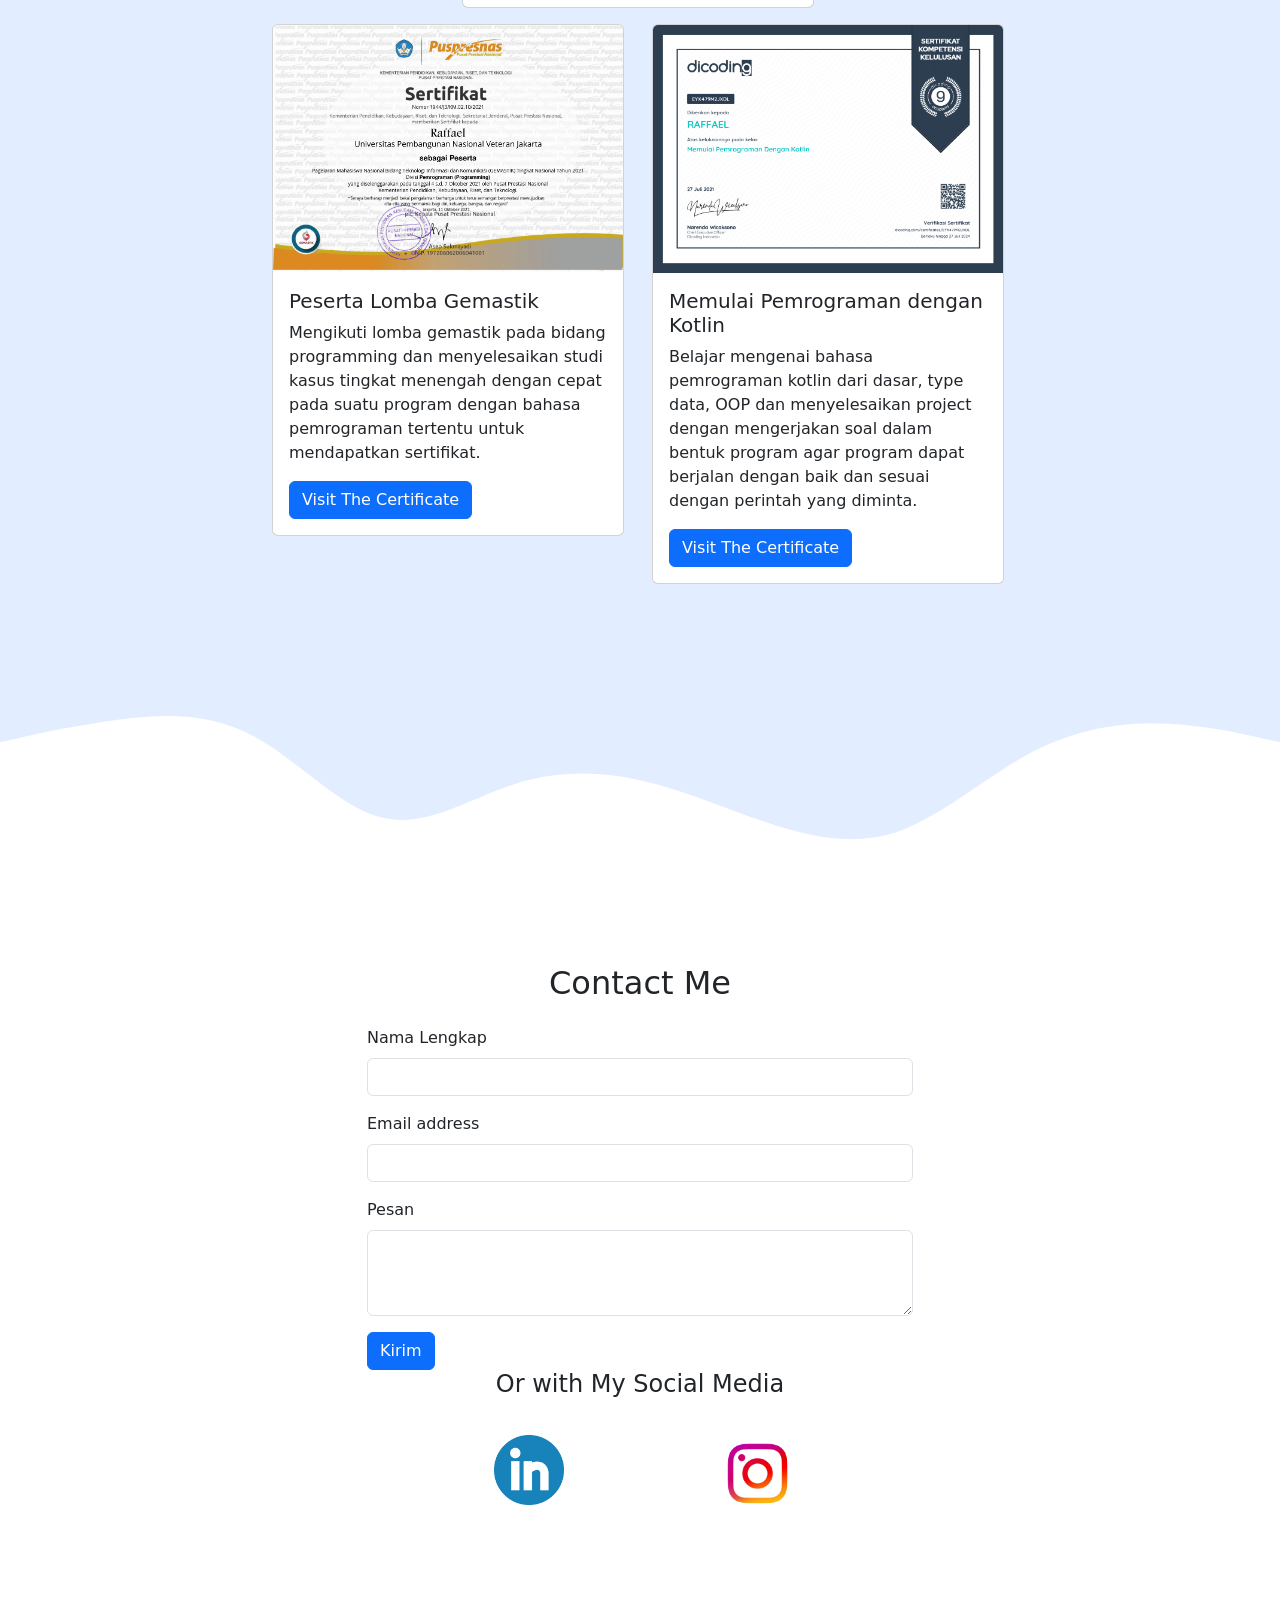
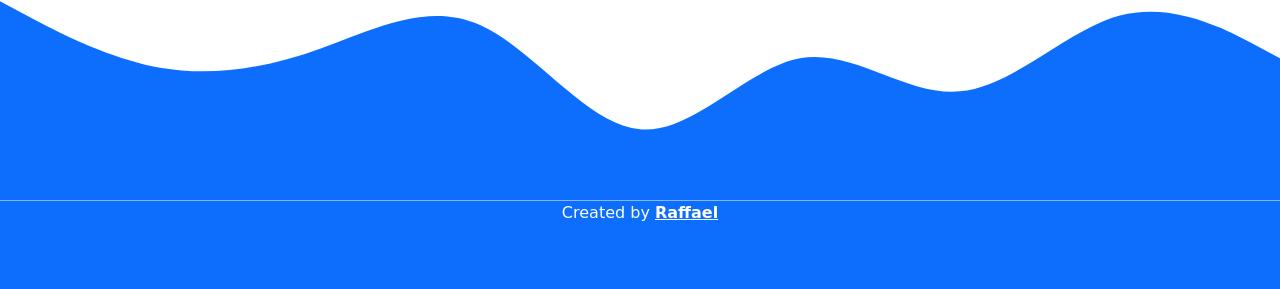
==== commit cc69c9ec: "Add Social Media" ====
--- a/index.html
+++ b/index.html
@@ -234,6 +234,19 @@
               </div>
               <button type="submit" class="btn btn-primary">Kirim</button>
             </form>
+            <div class="row text-center mb-3">
+              <div class="column"></div>
+              <h4>Or with My Social Media</h4>
+            </div>
+            <div class="row justify-content-evenly mt-4">
+              <div class="col-2 mt-1">
+                <a href="https://www.linkedin.com/in/raffael-4b6a5a220/"><img src="img/linkedin.png" alt="" width="70px"></a>
+              </div>
+              <div class="col-2">
+                <a href="https://www.instagram.com/raffaelpnjtn/"><img src="img/instagram.png" alt="" width="85px"></a>
+              </div>
+            </div>
+          </div>
           </div>
         </div>
       </div>
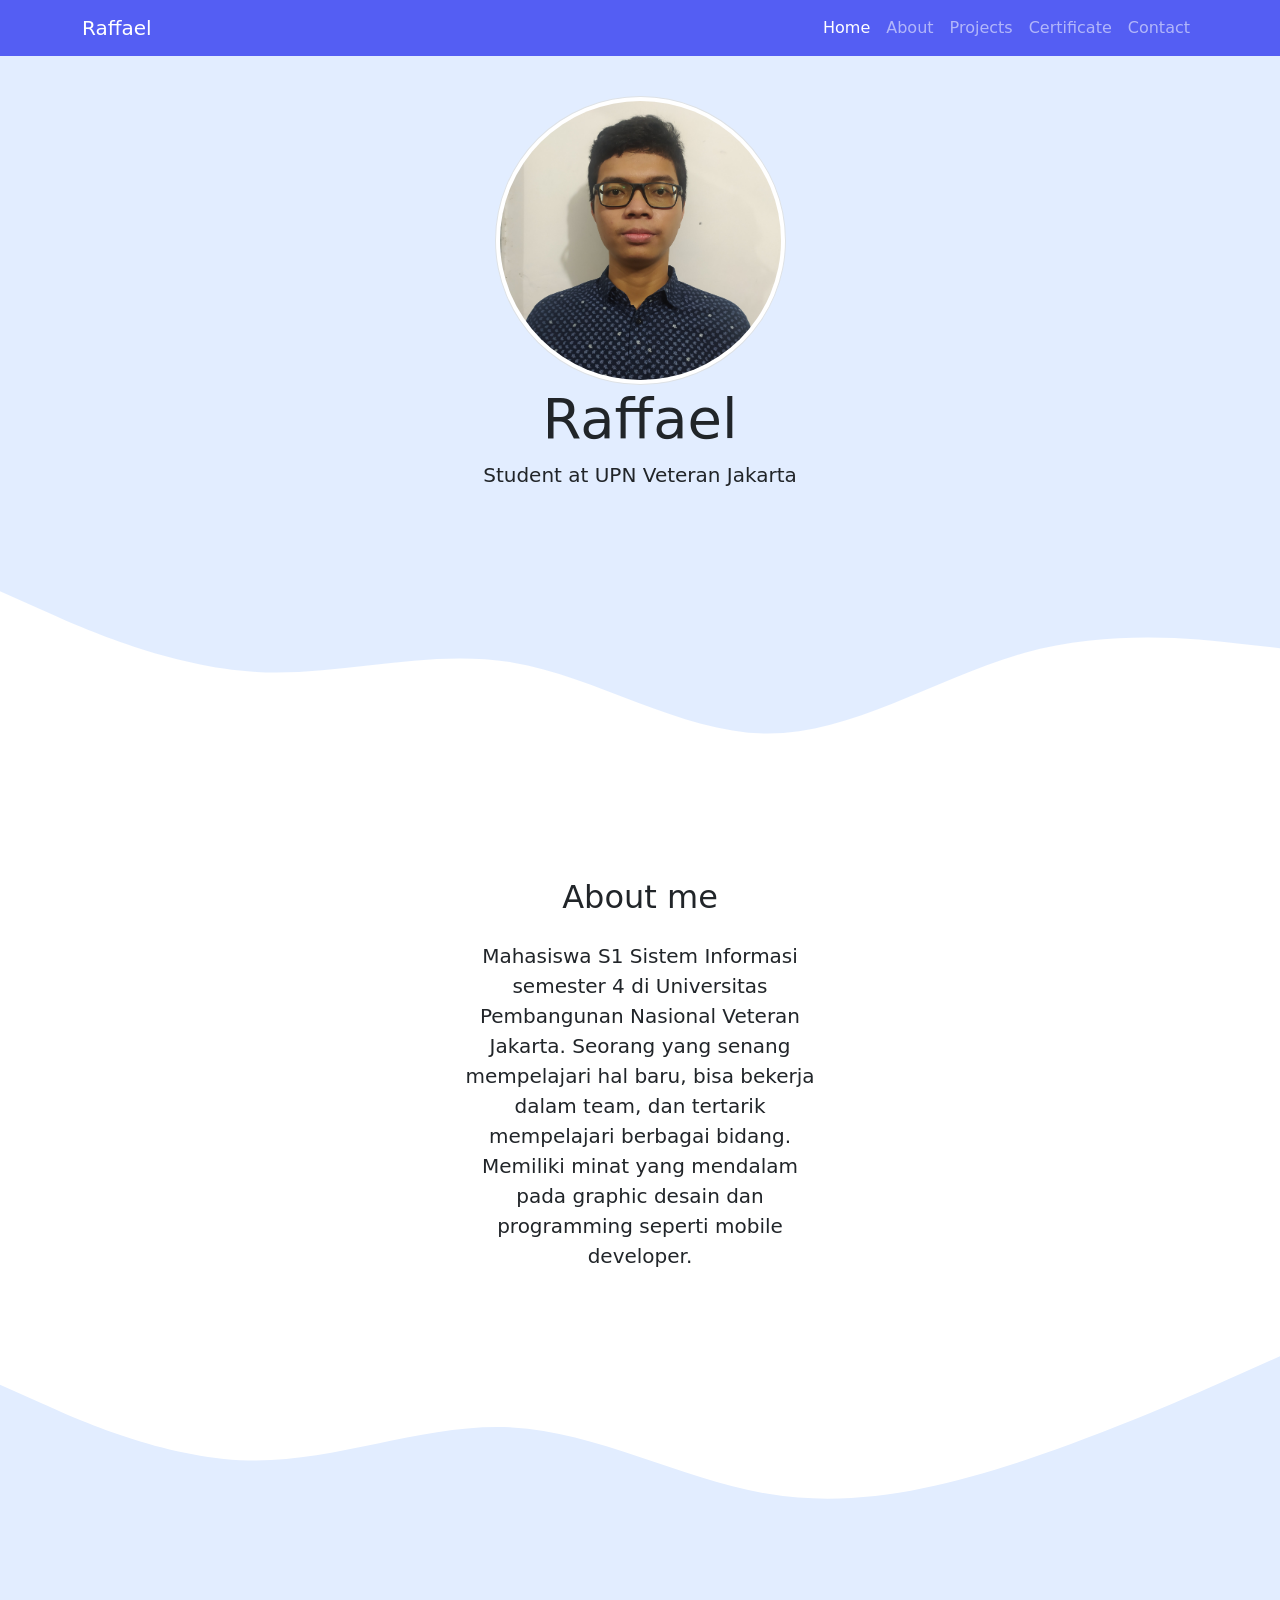
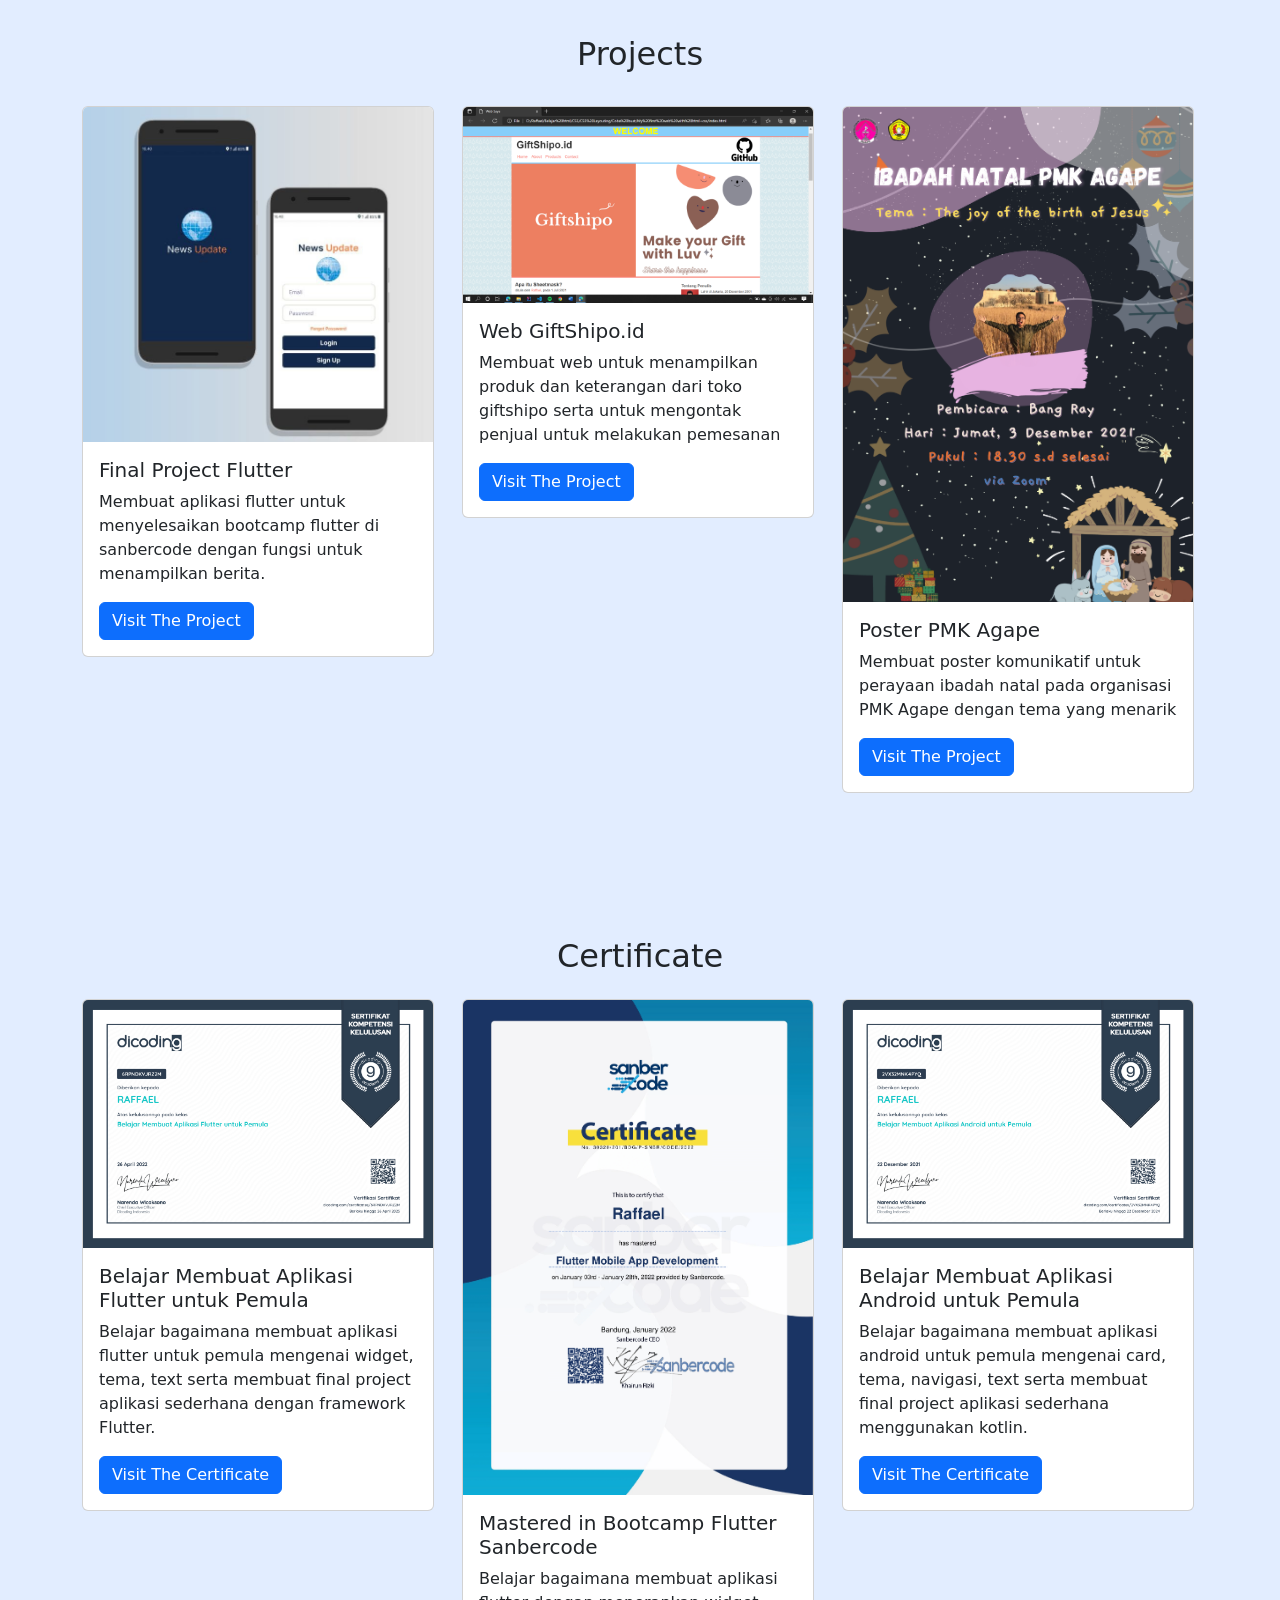
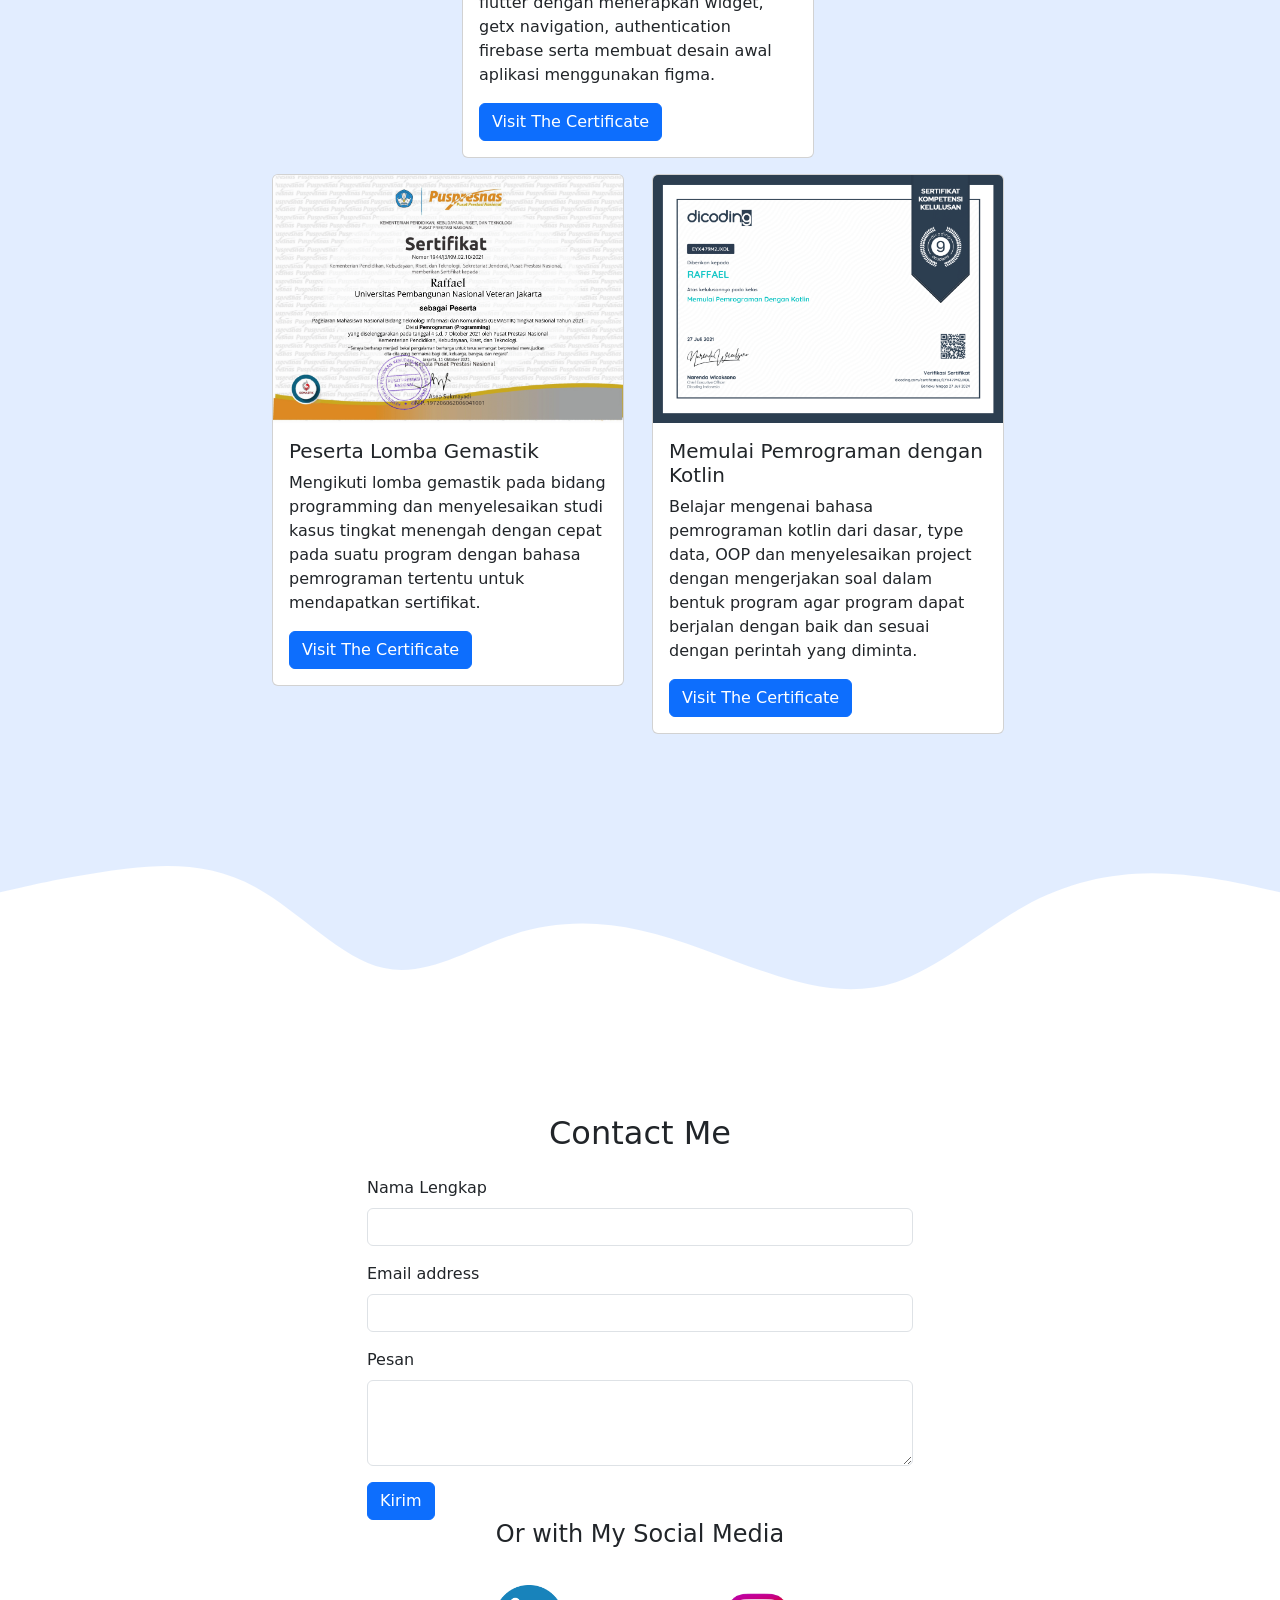
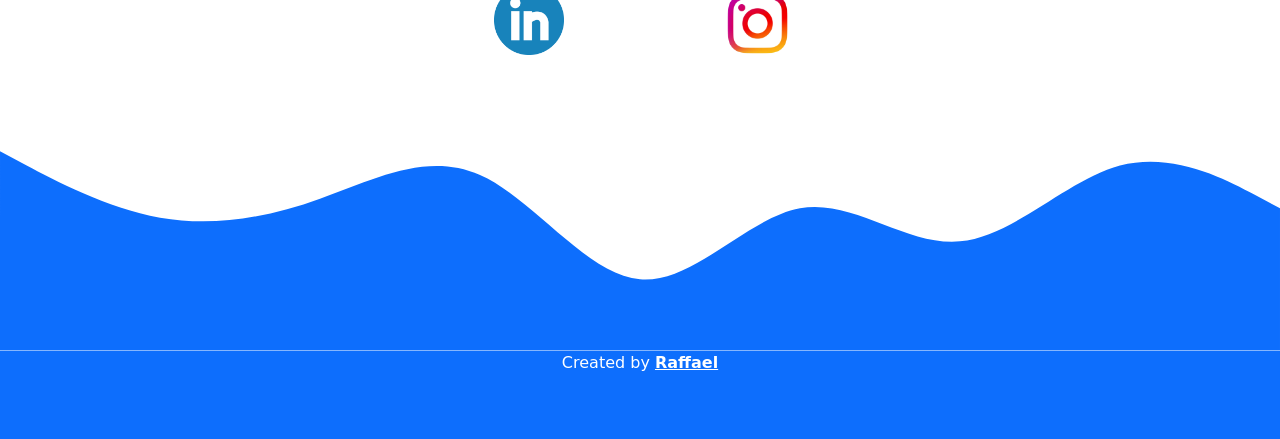
==== commit 1744acd5: "Update biodata" ====
--- a/index.html
+++ b/index.html
@@ -13,7 +13,7 @@
 
     <!-- My CSS -->
     <link rel="stylesheet" href="style.css" />
-    <title>Portfolio || Raffael</title>
+    <title>Portofolio || Raffael</title>
   </head>
   <body id="home">
     <!-- Navbar -->
@@ -70,7 +70,7 @@
           </div>
         </div>
         <div class="row justify-content-center fs-5 text-center mt-3">
-          <div class="col-md-4">Mahasiswa S1 Sistem Informasi semester 4 di Universitas Pembangunan Nasional Veteran Jakarta. Memiliki minat yang mendalam pada mobile developer dan graphic desain.</div>
+          <div class="col-md-4">Mahasiswa S1 Sistem Informasi semester 4 di Universitas Pembangunan Nasional Veteran Jakarta. Seorang yang senang mempelajari hal baru, bisa bekerja dalam team, dan tertarik mempelajari berbagai bidang. Memiliki minat yang mendalam pada graphic desain dan programming seperti mobile developer.</div>
           <!-- <div class="col-md-4">
             Lorem ipsum dolor sit amet, consectetur adipisicing elit. Vel nam sit obcaecati necessitatibus minus temporibus eveniet sequi, dolorum quidem, id odio aperiam ad dicta quaerat mollitia soluta possimus doloribus similique.
           </div> -->
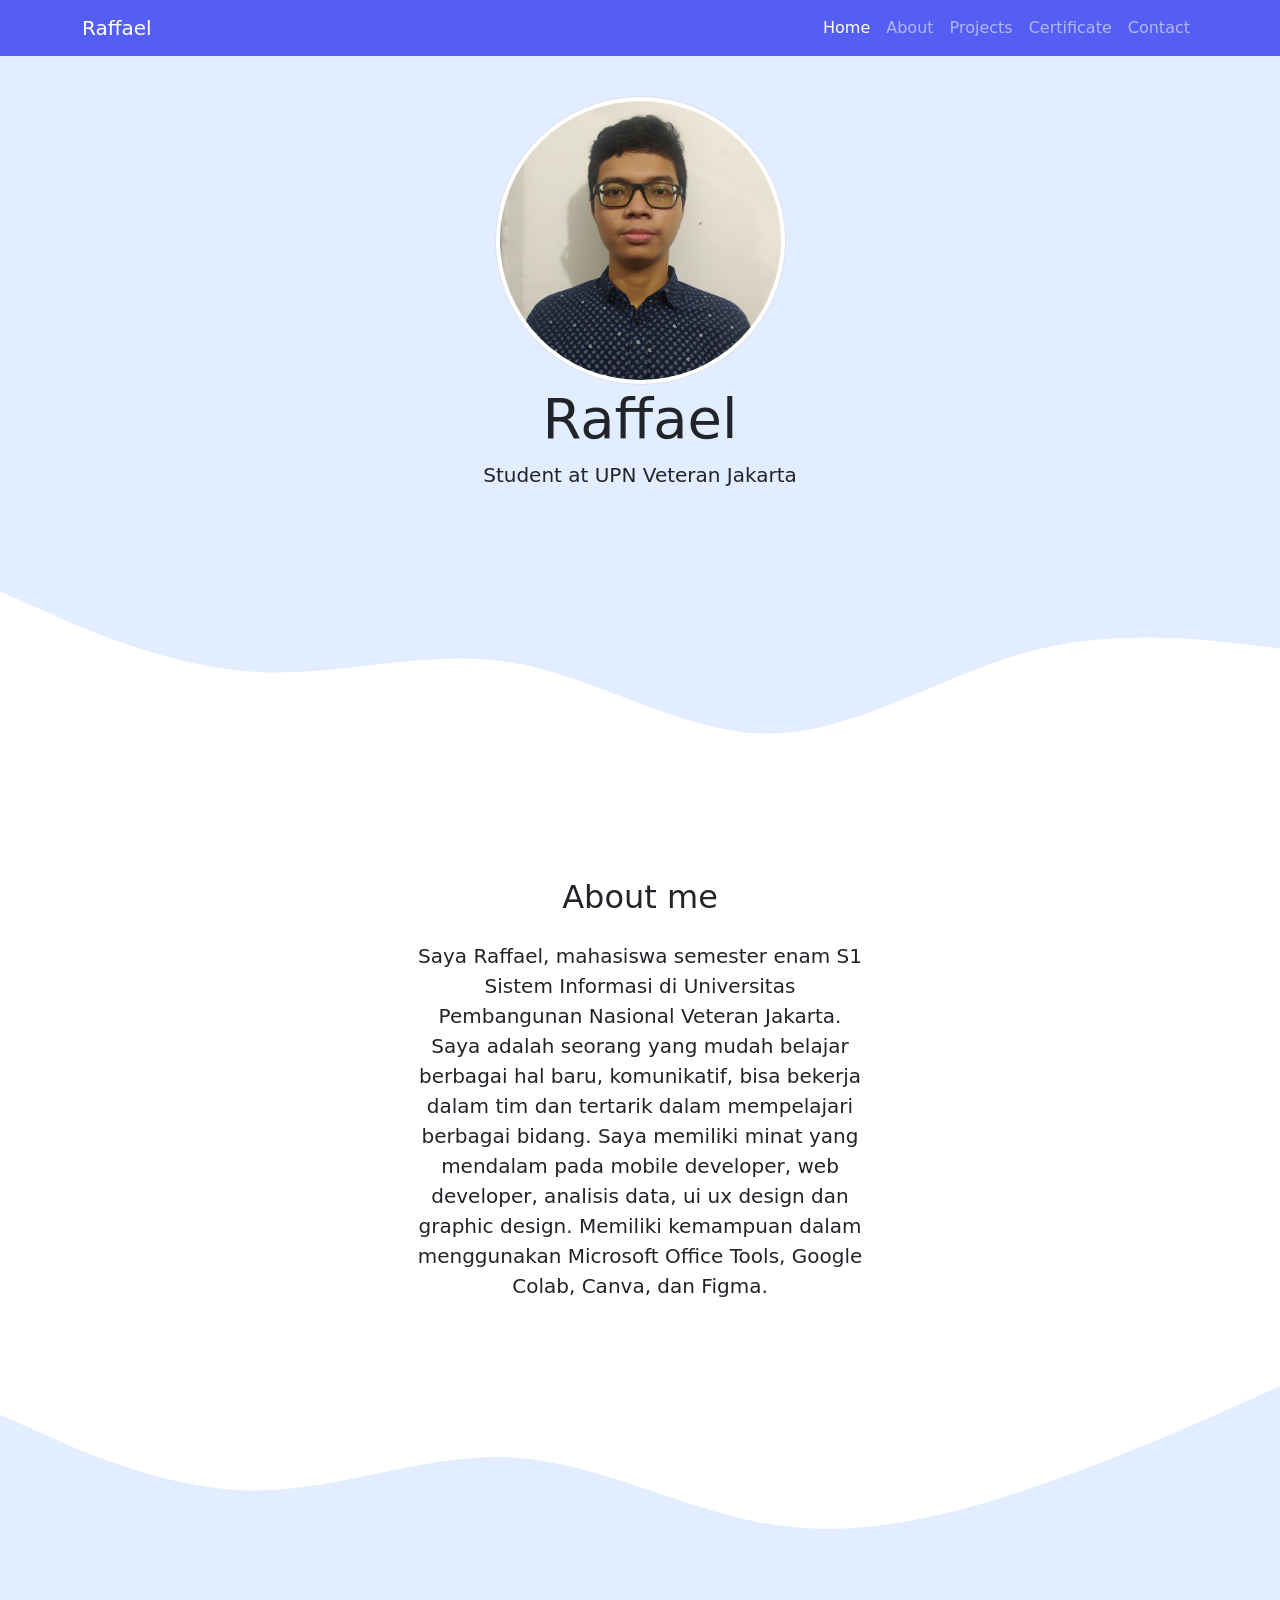
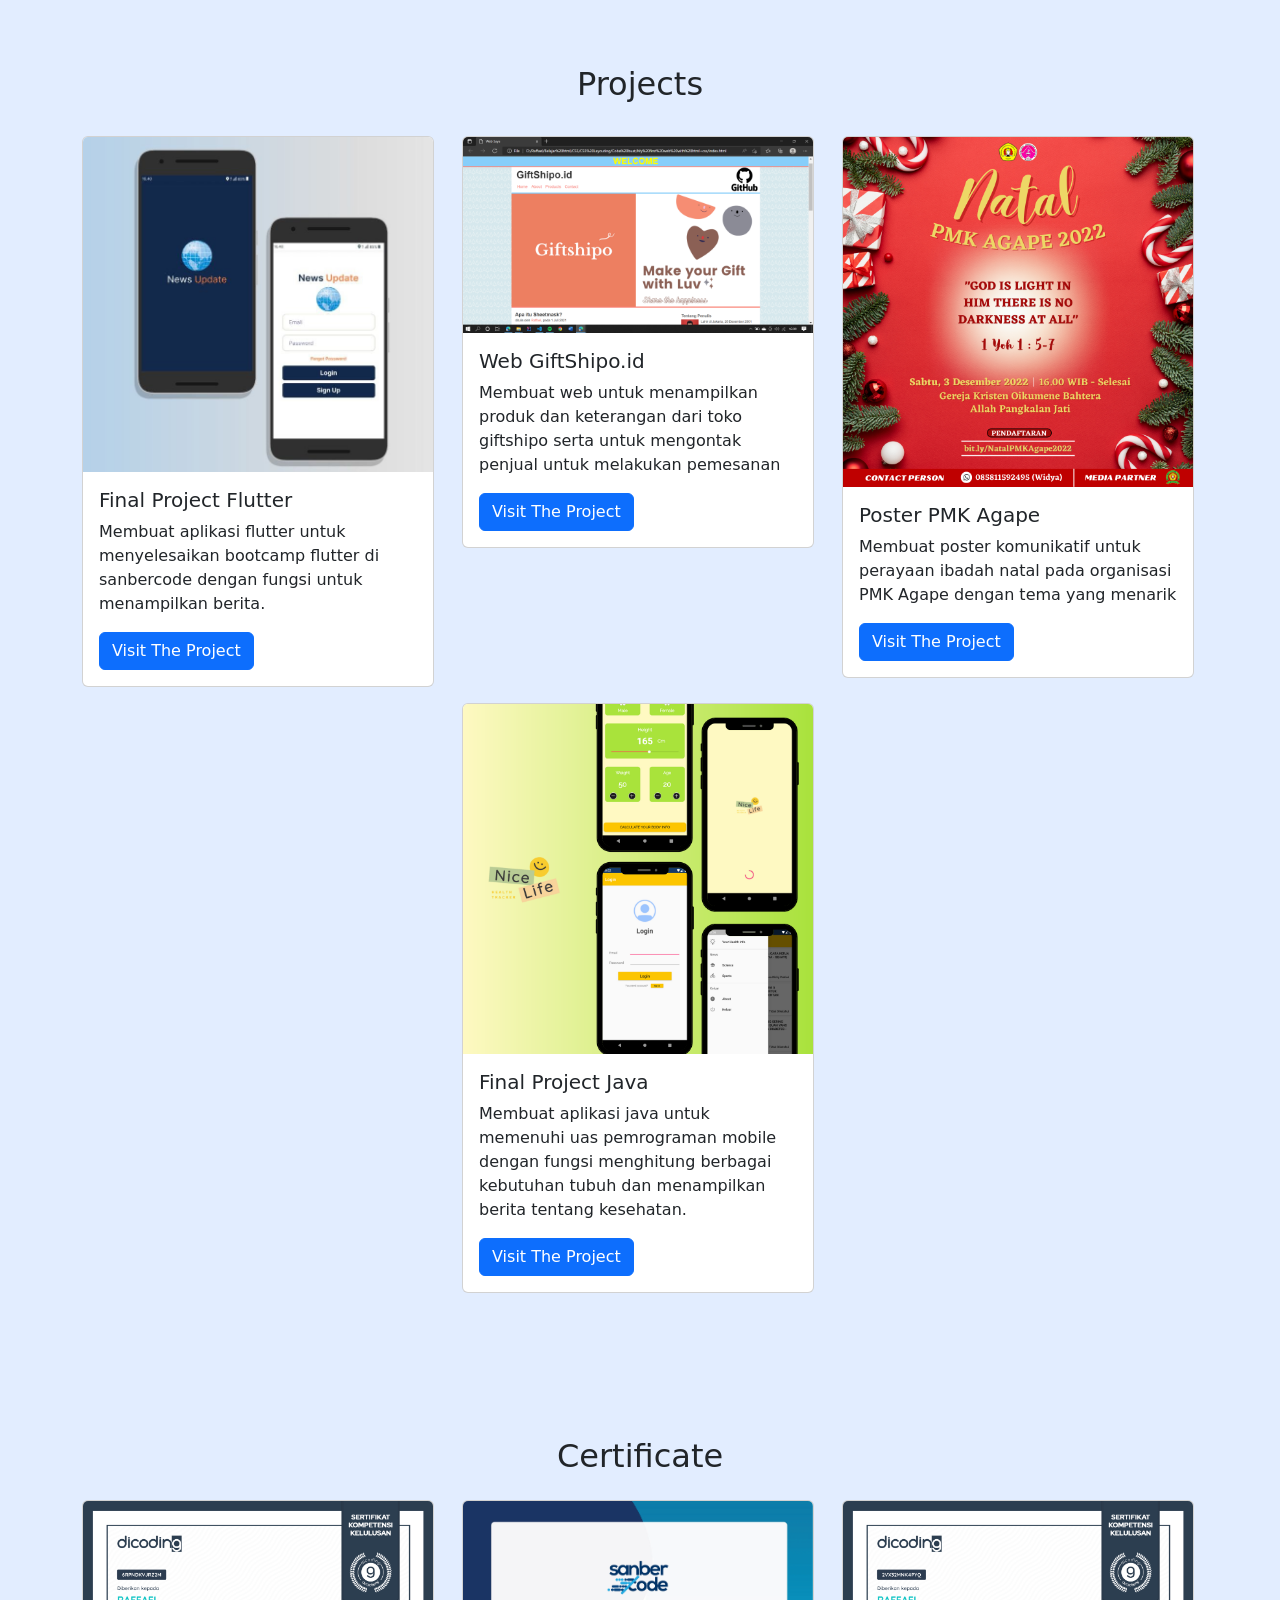
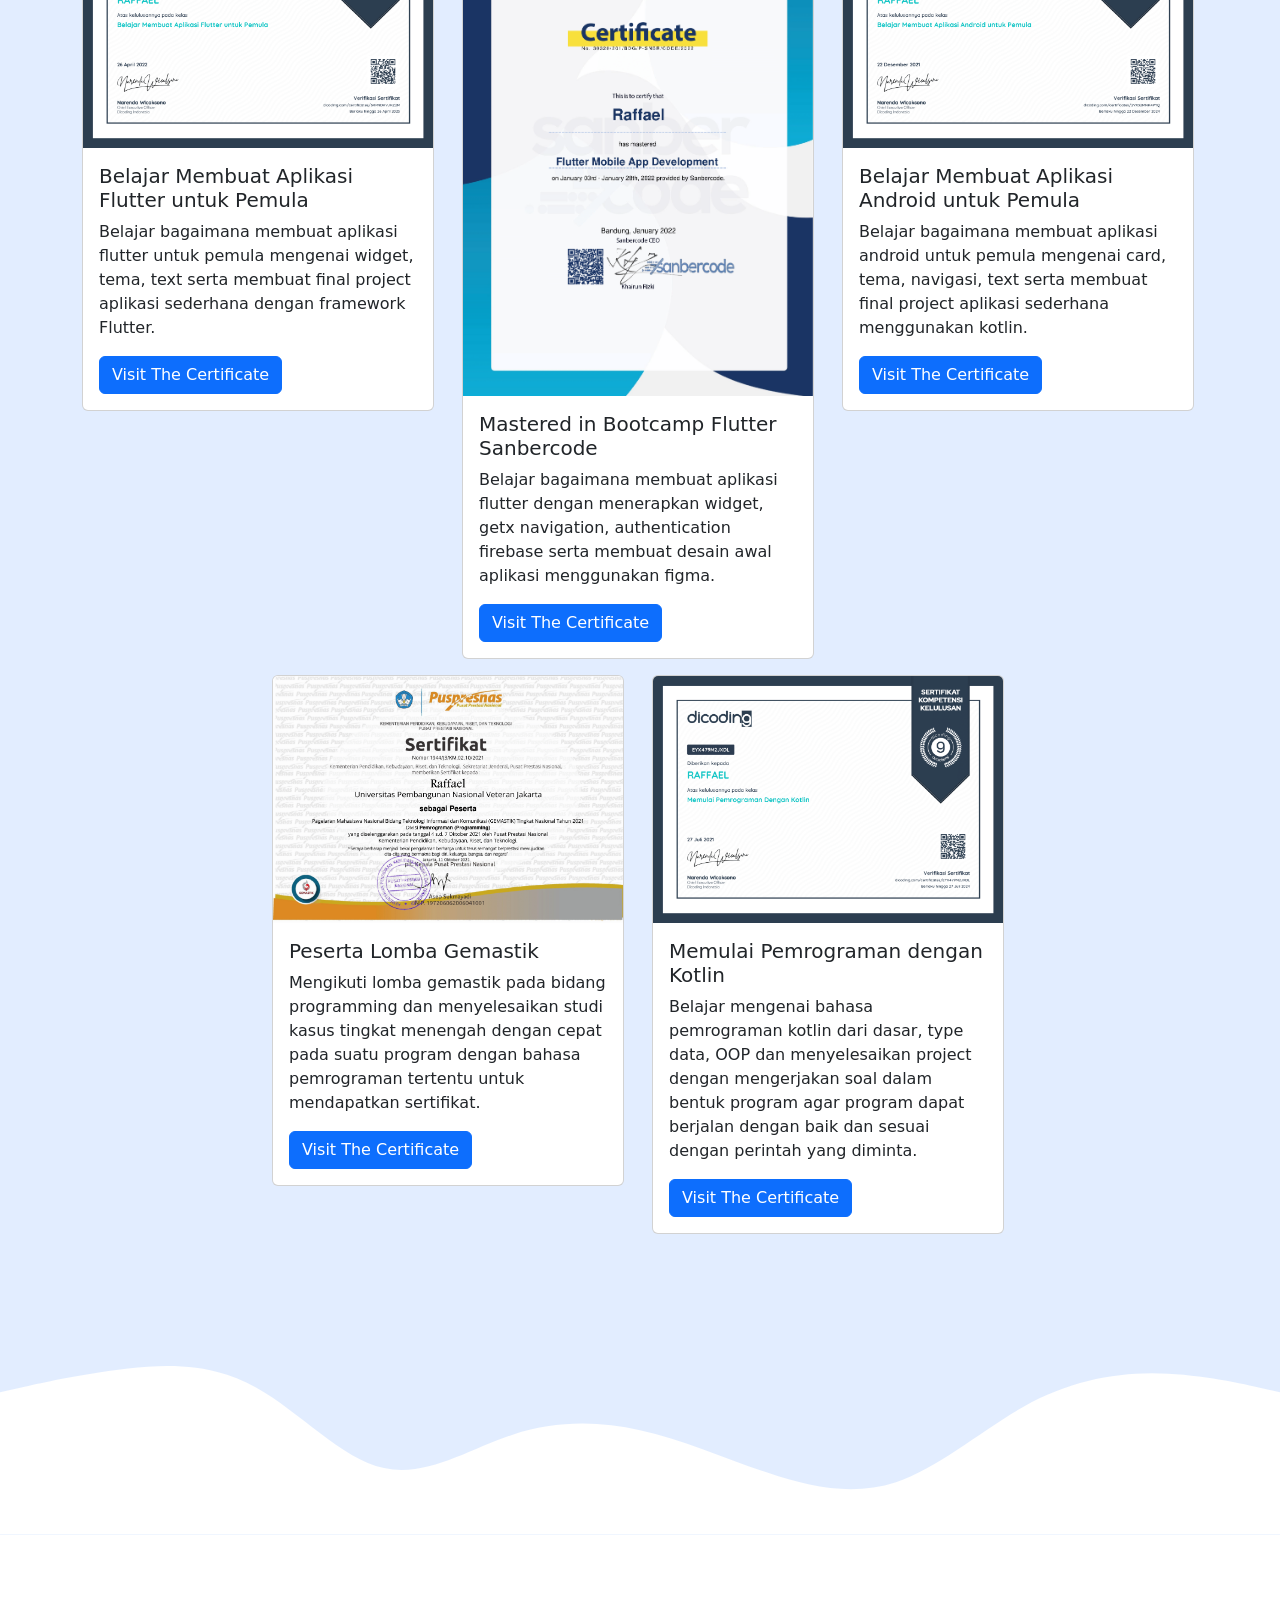
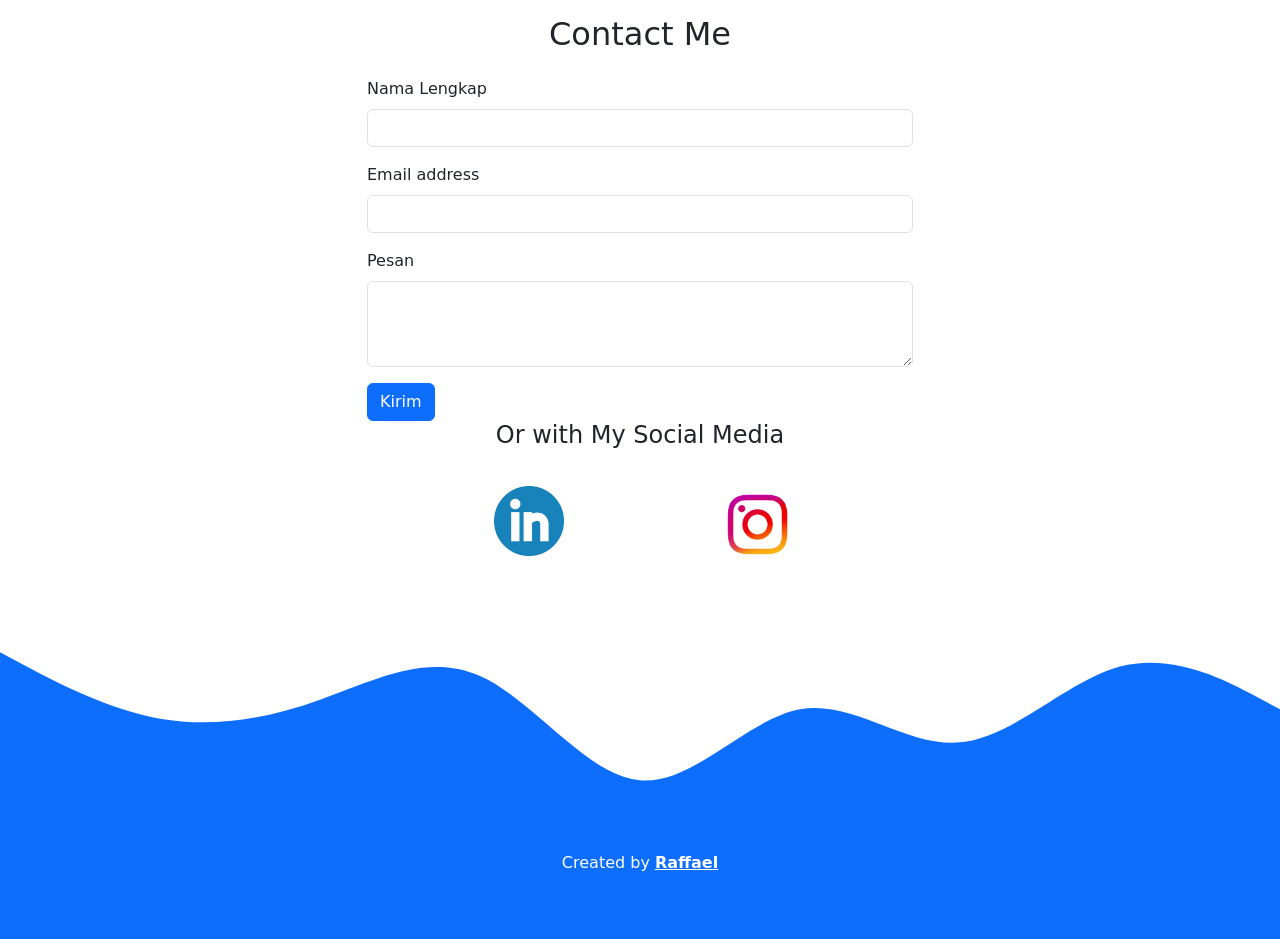
==== commit 6a5376ea: "Update my profile and my project" ====
--- a/index.html
+++ b/index.html
@@ -70,7 +70,7 @@
           </div>
         </div>
         <div class="row justify-content-center fs-5 text-center mt-3">
-          <div class="col-md-4">Mahasiswa S1 Sistem Informasi semester 4 di Universitas Pembangunan Nasional Veteran Jakarta. Seorang yang senang mempelajari hal baru, bisa bekerja dalam team, dan tertarik mempelajari berbagai bidang. Memiliki minat yang mendalam pada graphic desain dan programming seperti mobile developer.</div>
+          <div class="col-md-5">Saya Raffael, mahasiswa semester enam S1 Sistem Informasi di Universitas Pembangunan Nasional Veteran Jakarta. Saya adalah seorang yang mudah belajar berbagai hal baru, komunikatif, bisa bekerja dalam tim dan tertarik dalam mempelajari berbagai bidang. Saya memiliki minat yang mendalam pada mobile developer, web developer, analisis data, ui ux design dan graphic design. Memiliki kemampuan dalam menggunakan Microsoft Office Tools, Google Colab, Canva, dan Figma.</div>
           <!-- <div class="col-md-4">
             Lorem ipsum dolor sit amet, consectetur adipisicing elit. Vel nam sit obcaecati necessitatibus minus temporibus eveniet sequi, dolorum quidem, id odio aperiam ad dicta quaerat mollitia soluta possimus doloribus similique.
           </div> -->
@@ -121,11 +121,21 @@
           </div>
           <div class="col-md-4 mb-3">
             <div class="card" style="width: 22rem">
-              <img src="img/projects/poster_natal.png" class="card-img-top" alt="Project 3" />
+              <img src="img/projects/poster_natal_2022.png" class="card-img-top" alt="Project 3" />
               <div class="card-body">
                 <h5 class="card-title">Poster PMK Agape</h5>
                 <p class="card-text">Membuat poster komunikatif untuk perayaan ibadah natal pada organisasi PMK Agape dengan tema yang menarik</p>
-                <a href="https://drive.google.com/file/d/1VRJ7h_mIQi7iVBtdseEI-7ky2LtqNBF5/view?usp=sharing" class="btn btn-primary">Visit The Project</a>
+                <a href="https://drive.google.com/file/d/1RQZ7WqOnqxF-yC0cHN2MzSC3lIEZg3Sd/view?usp=sharing" class="btn btn-primary">Visit The Project</a>
+              </div>
+            </div>
+          </div>
+          <div class="col-md-4 mb-3">
+            <div class="card" style="width: 22rem">
+              <img src="img/projects/Nice life apk.png" class="card-img-top" alt="Project 3" />
+              <div class="card-body">
+                <h5 class="card-title">Final Project Java</h5>
+                <p class="card-text">Membuat aplikasi java untuk memenuhi uas pemrograman mobile dengan fungsi menghitung berbagai kebutuhan tubuh dan menampilkan berita tentang kesehatan.</p>
+                <a href="https://github.com/raffaelpanj/final_project_mobile_smt5" class="btn btn-primary">Visit The Project</a>
               </div>
             </div>
           </div>
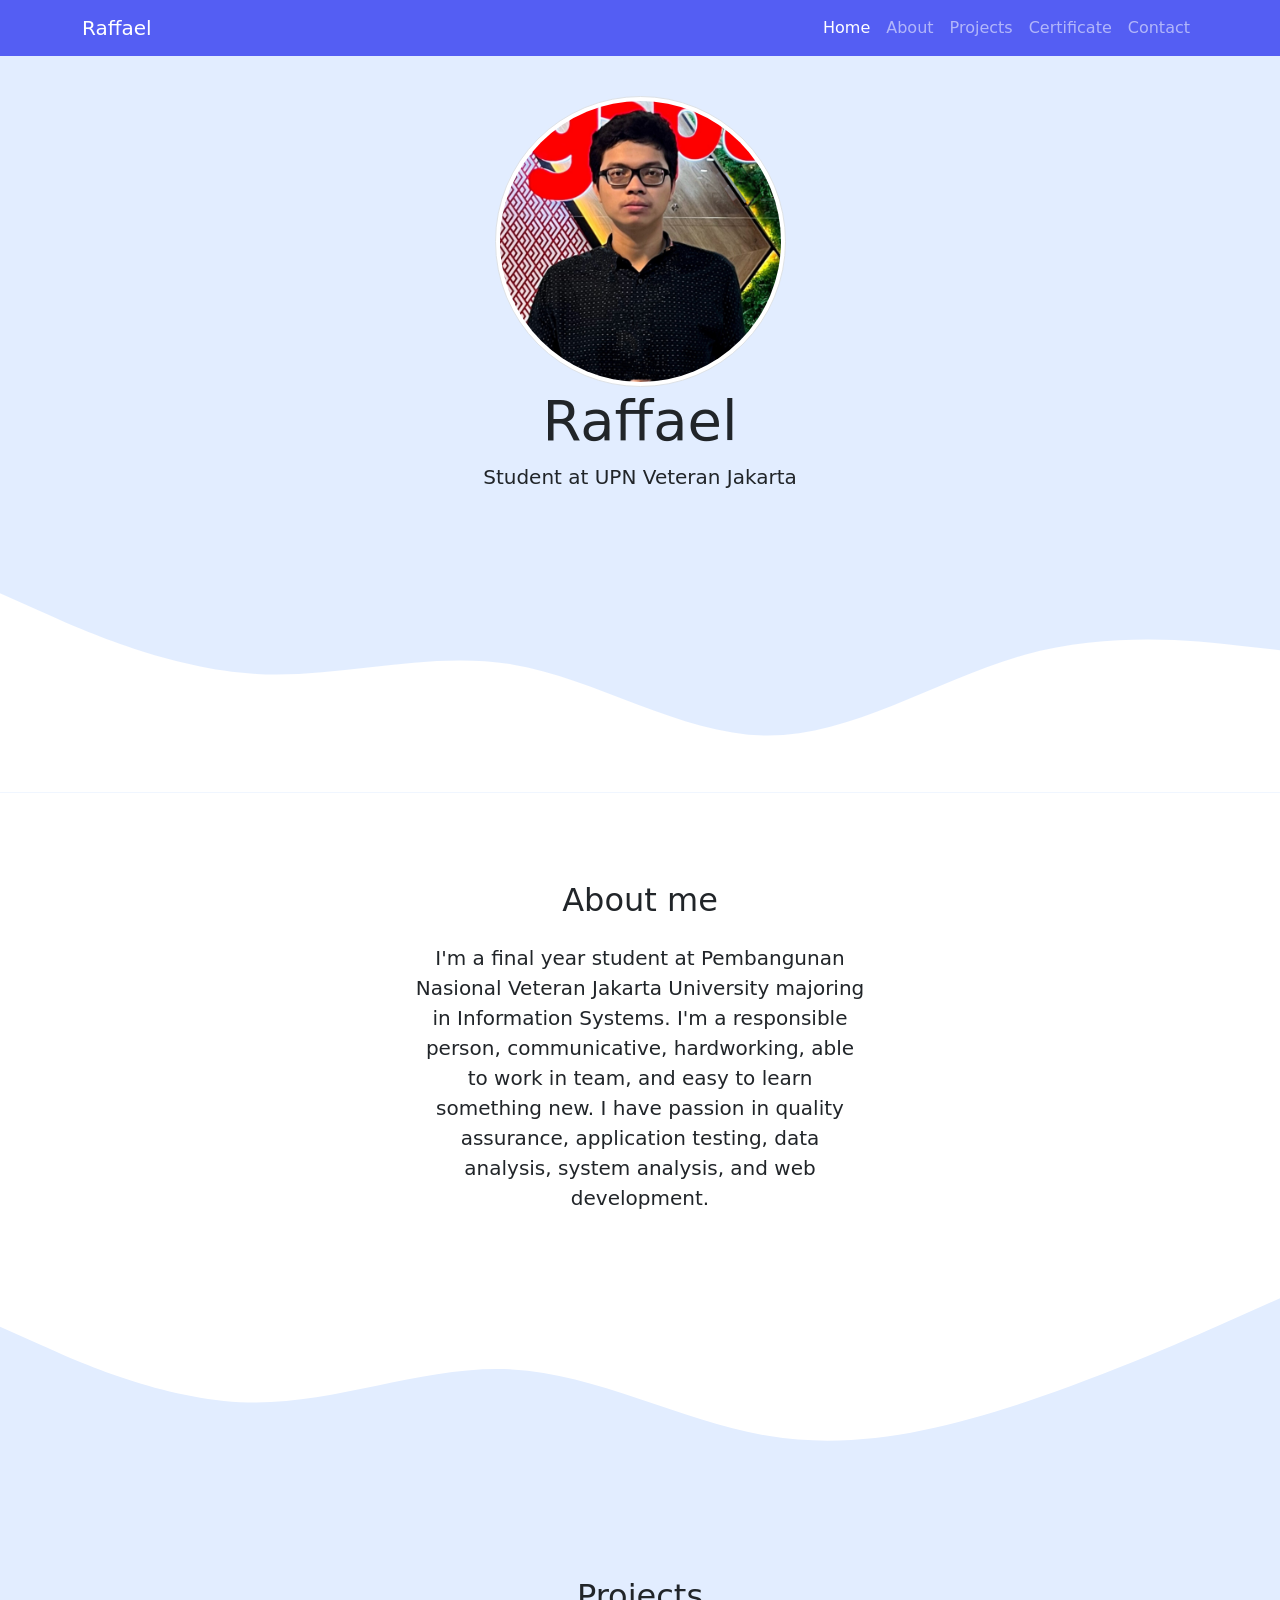
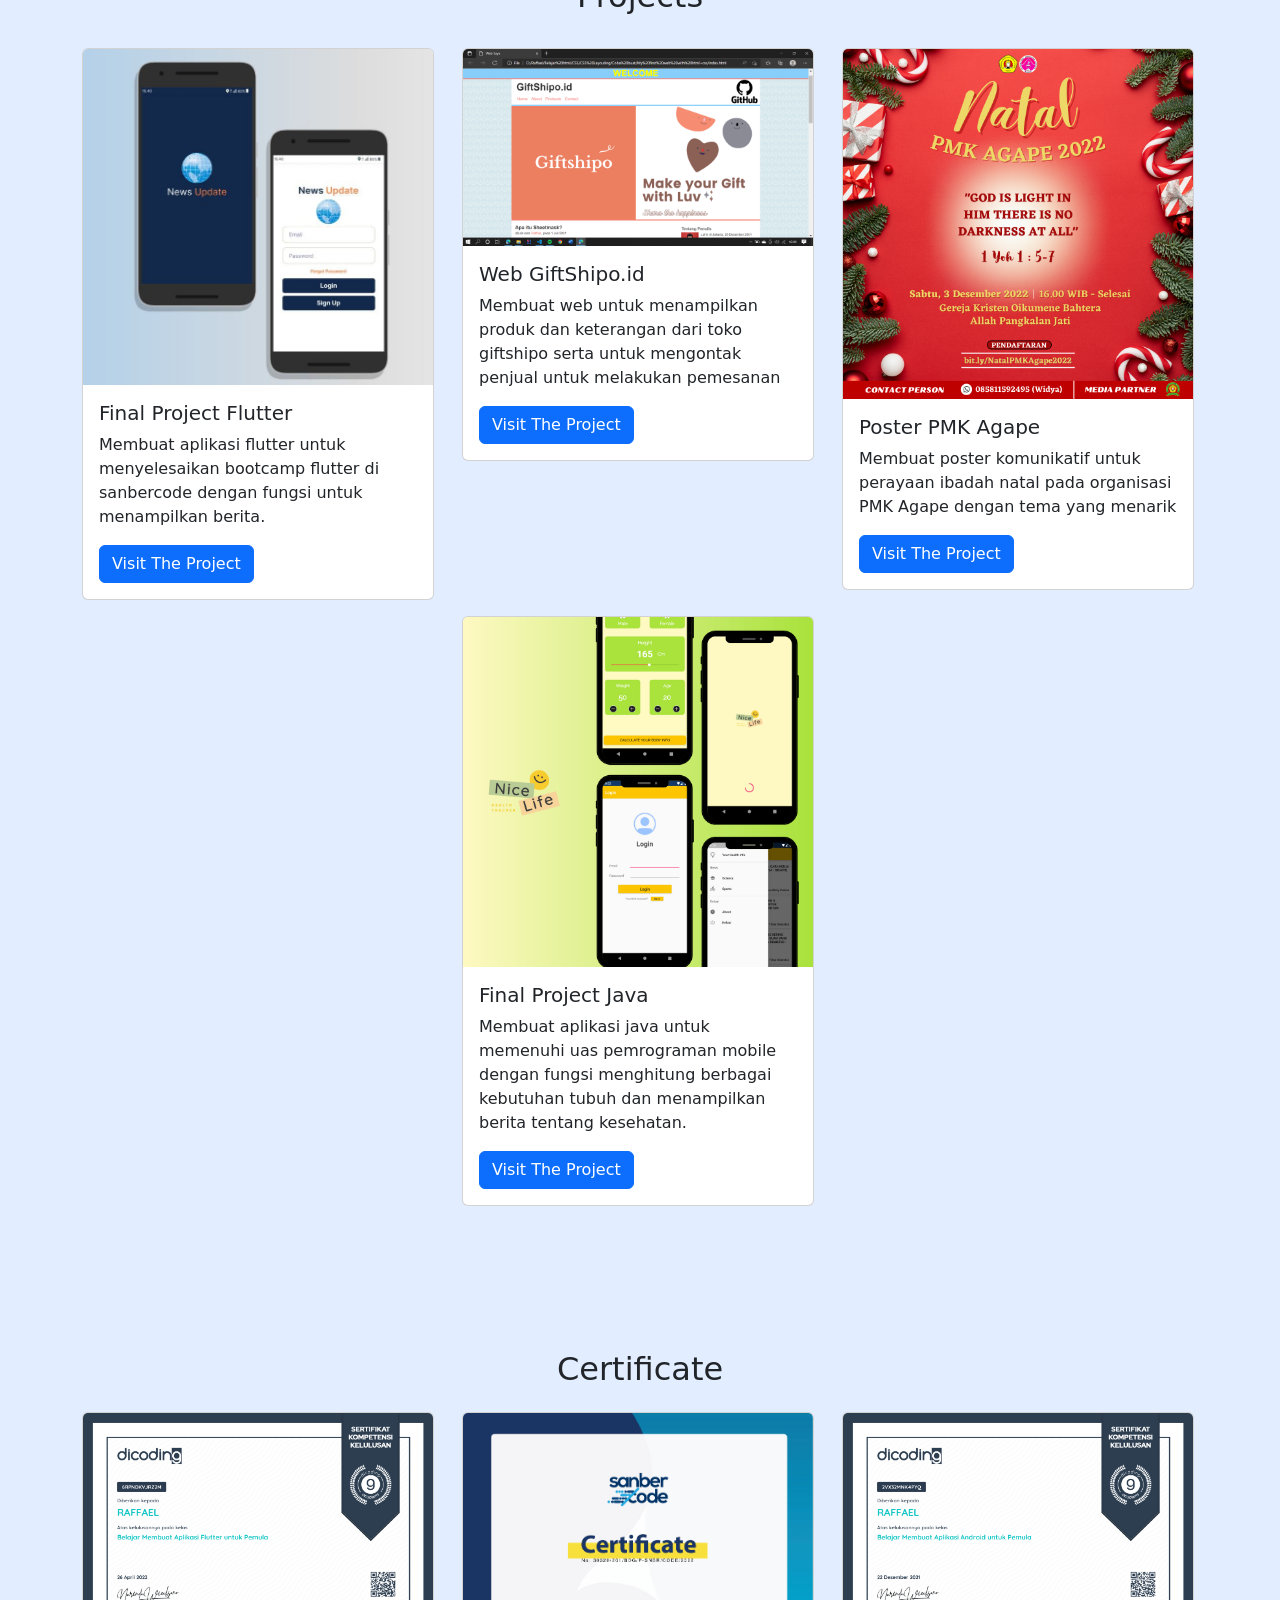
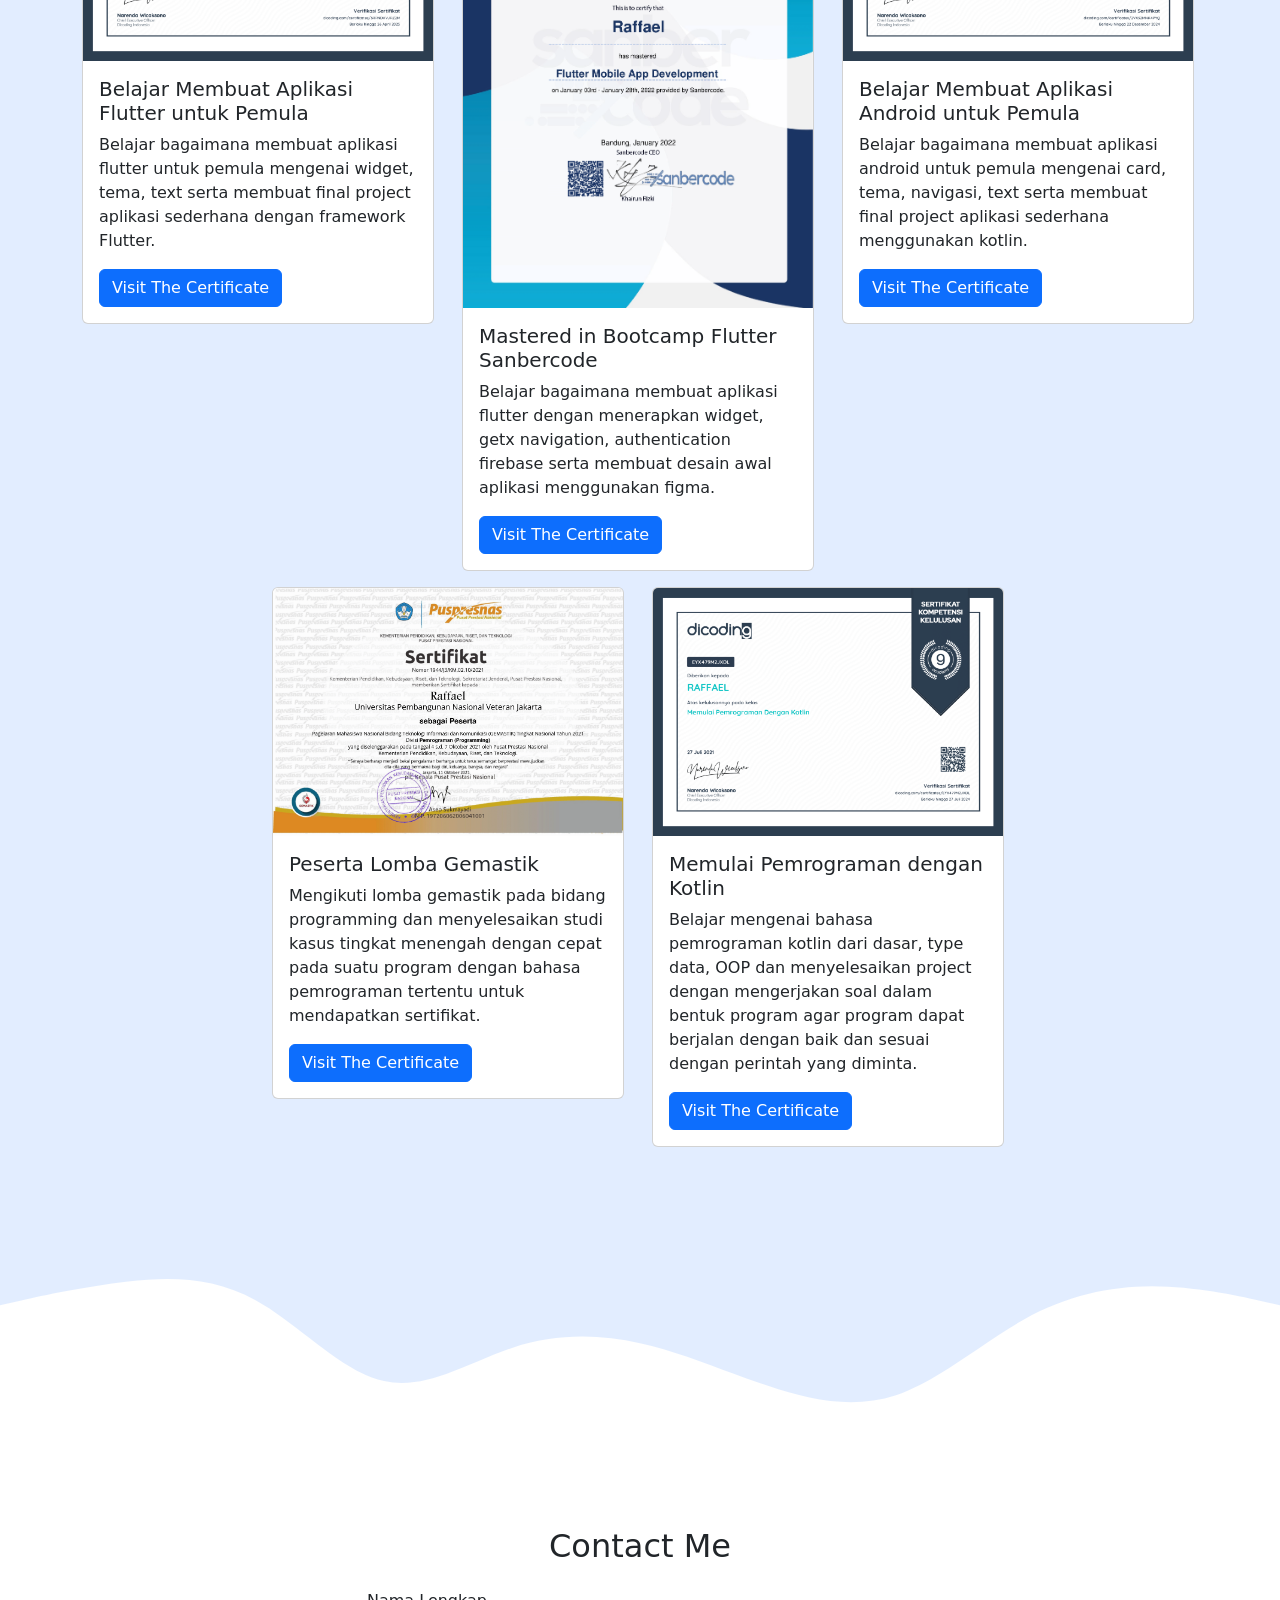
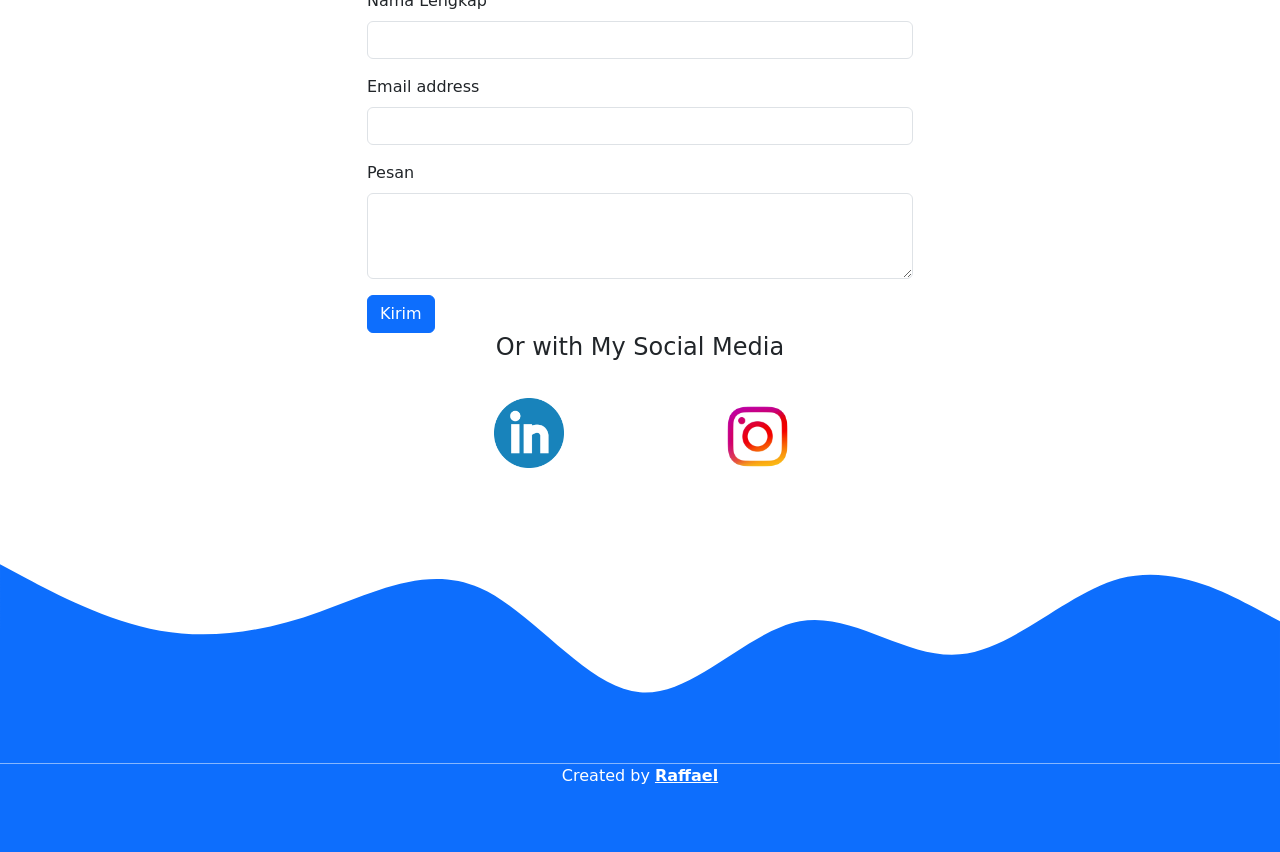
==== commit 6b2e29bc: "update photo and desc" ====
--- a/index.html
+++ b/index.html
@@ -48,7 +48,7 @@
 
     <!-- Jumbotron -->
     <section class="jumbotron text-center">
-      <img src="img/foto_baru2.jpg" alt="Raffael" width="291" class="rounded-circle img-thumbnail" />
+      <img src="img/foto_pael5.png" alt="Raffael" width="291" class="rounded-circle img-thumbnail" />
       <h1 class="display-4">Raffael</h1>
       <p class="lead">Student at UPN Veteran Jakarta</p>
       <svg xmlns="http://www.w3.org/2000/svg" viewBox="0 0 1440 320">
@@ -70,7 +70,7 @@
           </div>
         </div>
         <div class="row justify-content-center fs-5 text-center mt-3">
-          <div class="col-md-5">Saya Raffael, mahasiswa semester enam S1 Sistem Informasi di Universitas Pembangunan Nasional Veteran Jakarta. Saya adalah seorang yang mudah belajar berbagai hal baru, komunikatif, bisa bekerja dalam tim dan tertarik dalam mempelajari berbagai bidang. Saya memiliki minat yang mendalam pada mobile developer, web developer, analisis data, ui ux design dan graphic design. Memiliki kemampuan dalam menggunakan Microsoft Office Tools, Google Colab, Canva, dan Figma.</div>
+          <div class="col-md-5">I'm a final year student at Pembangunan Nasional Veteran Jakarta University majoring in Information Systems. I'm a responsible person, communicative, hardworking, able to work in team, and easy to learn something new. I have passion in quality assurance, application testing, data analysis, system analysis, and web development.</div>
           <!-- <div class="col-md-4">
             Lorem ipsum dolor sit amet, consectetur adipisicing elit. Vel nam sit obcaecati necessitatibus minus temporibus eveniet sequi, dolorum quidem, id odio aperiam ad dicta quaerat mollitia soluta possimus doloribus similique.
           </div> -->
